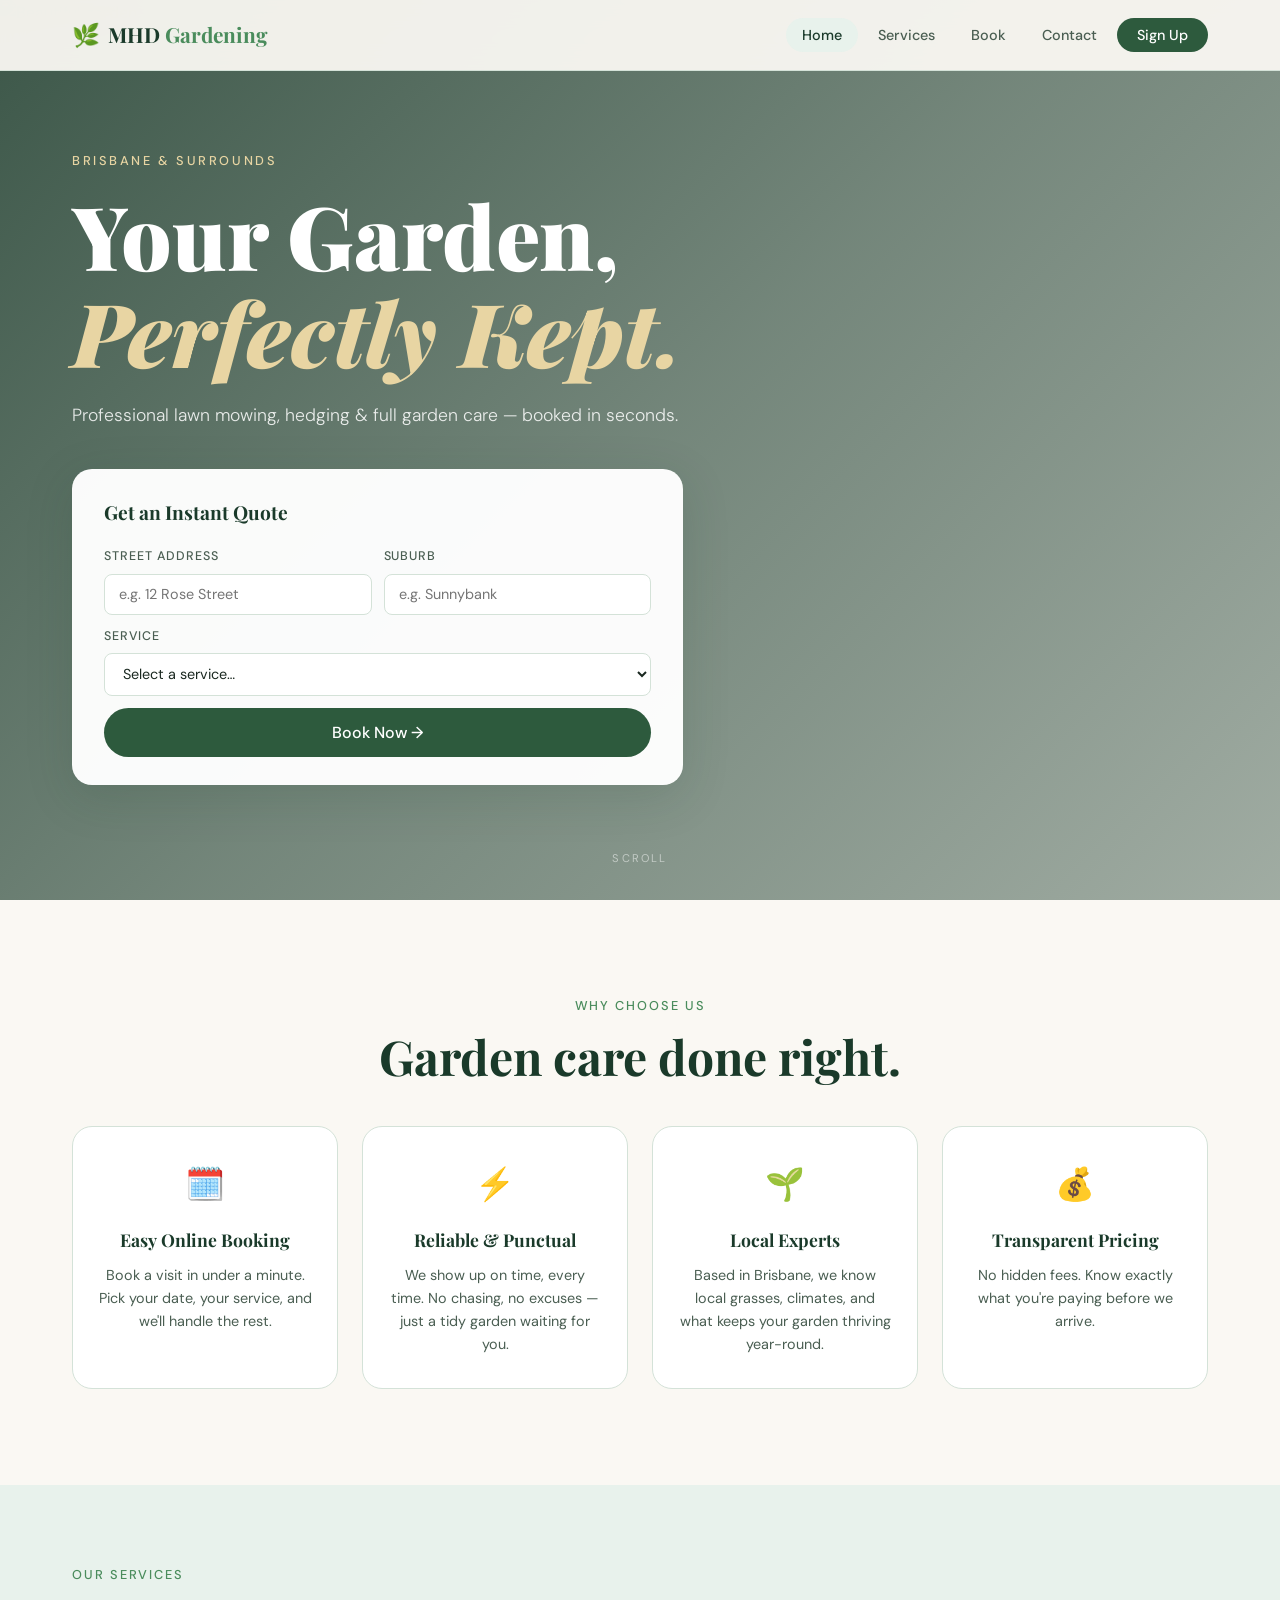
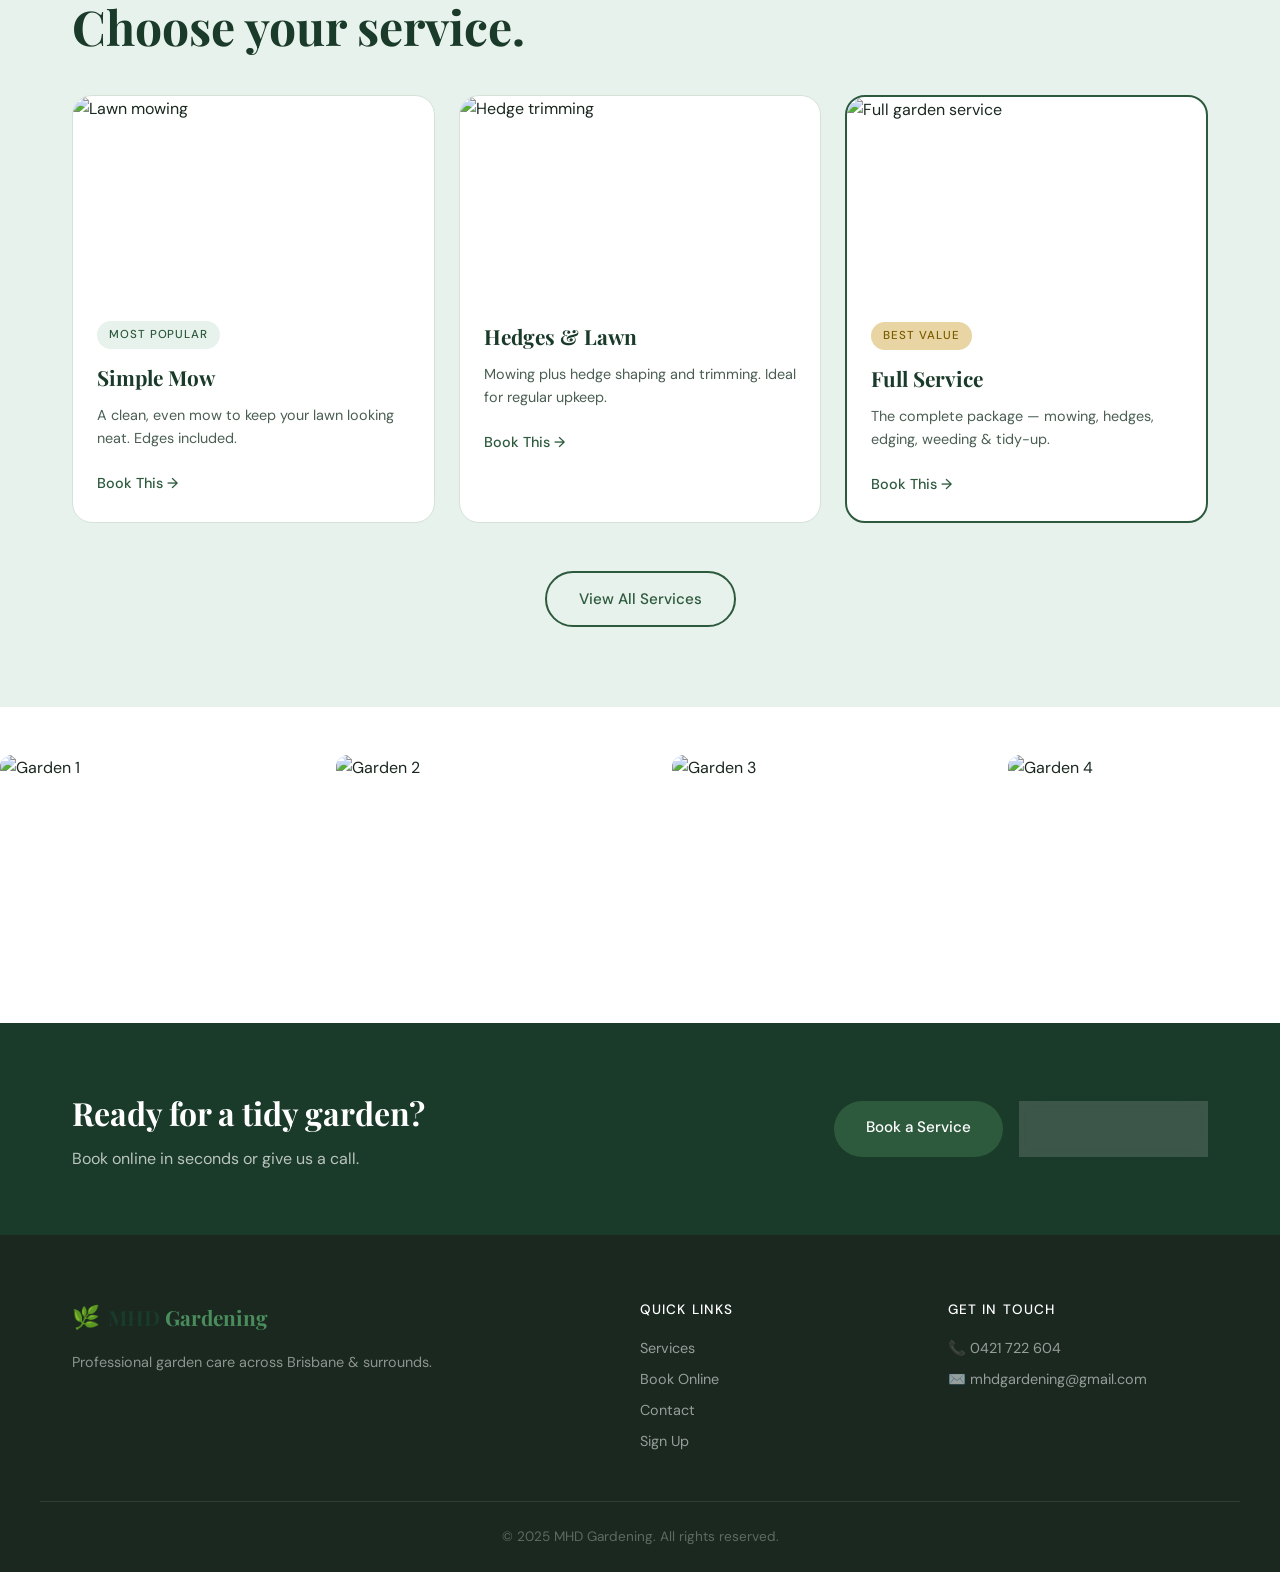
==== index.html @ 793c0f71 "Add files via upload" ====
<!DOCTYPE html>
<html lang="en">
<head>
<meta charset="UTF-8">
<meta name="viewport" content="width=device-width, initial-scale=1.0">
<title>MHD Gardening – Professional Lawn & Garden Services</title>
<link rel="stylesheet" href="style.css">
<link href="https://fonts.googleapis.com/css2?family=Playfair+Display:wght@400;700;900&family=DM+Sans:wght@300;400;500&display=swap" rel="stylesheet">
</head>
<body>

<!-- NAV -->
<nav class="nav">
  <div class="nav-inner">
    <a href="index.html" class="logo">
      <span class="logo-leaf">🌿</span>
      <span class="logo-text">MHD<span class="logo-accent"> Gardening</span></span>
    </a>
    <ul class="nav-links">
      <li><a href="index.html" class="active">Home</a></li>
      <li><a href="services.html">Services</a></li>
      <li><a href="booking.html">Book</a></li>
      <li><a href="contact.html">Contact</a></li>
      <li><a href="signup.html" class="nav-cta">Sign Up</a></li>
    </ul>
    <button class="hamburger" id="hamburger" aria-label="Menu">
      <span></span><span></span><span></span>
    </button>
  </div>
</nav>

<!-- MOBILE MENU -->
<div class="mobile-menu" id="mobileMenu">
  <a href="index.html">Home</a>
  <a href="services.html">Services</a>
  <a href="booking.html">Book</a>
  <a href="contact.html">Contact</a>
  <a href="signup.html">Sign Up</a>
</div>

<!-- HERO -->
<section class="hero">
  <div class="hero-bg">
    <img src="https://images.unsplash.com/photo-1558618666-fcd25c85cd64?w=1600&q=80" alt="Beautiful garden" class="hero-img">
    <div class="hero-overlay"></div>
  </div>
  <div class="hero-content">
    <p class="hero-eyebrow">Brisbane & Surrounds</p>
    <h1 class="hero-title">Your Garden,<br><em>Perfectly Kept.</em></h1>
    <p class="hero-sub">Professional lawn mowing, hedging & full garden care — booked in seconds.</p>

    <!-- INSTANT BOOKING WIDGET -->
    <div class="booking-widget">
      <h3 class="widget-title">Get an Instant Quote</h3>
      <div class="widget-fields">
        <div class="field-group">
          <label>Street Address</label>
          <input type="text" id="heroAddress" placeholder="e.g. 12 Rose Street" />
        </div>
        <div class="field-group">
          <label>Suburb</label>
          <input type="text" id="heroSuburb" placeholder="e.g. Sunnybank" />
        </div>
        <div class="field-group">
          <label>Service</label>
          <select id="heroService">
            <option value="">Select a service…</option>
            <option value="mow">🌿 Simple Mow</option>
            <option value="hedges">✂️ Hedges & Lawn</option>
            <option value="full">⭐ Full Service</option>
          </select>
        </div>
        <button class="widget-btn" onclick="heroBook()">Book Now →</button>
      </div>
    </div>
  </div>
  <div class="scroll-hint">scroll</div>
</section>

<!-- WHY US -->
<section class="why">
  <div class="container">
    <p class="section-label">Why Choose Us</p>
    <h2 class="section-title">Garden care done right.</h2>
    <div class="why-grid">
      <div class="why-card">
        <div class="why-icon">🗓️</div>
        <h3>Easy Online Booking</h3>
        <p>Book a visit in under a minute. Pick your date, your service, and we'll handle the rest.</p>
      </div>
      <div class="why-card">
        <div class="why-icon">⚡</div>
        <h3>Reliable & Punctual</h3>
        <p>We show up on time, every time. No chasing, no excuses — just a tidy garden waiting for you.</p>
      </div>
      <div class="why-card">
        <div class="why-icon">🌱</div>
        <h3>Local Experts</h3>
        <p>Based in Brisbane, we know local grasses, climates, and what keeps your garden thriving year-round.</p>
      </div>
      <div class="why-card">
        <div class="why-icon">💰</div>
        <h3>Transparent Pricing</h3>
        <p>No hidden fees. Know exactly what you're paying before we arrive.</p>
      </div>
    </div>
  </div>
</section>

<!-- SERVICES PREVIEW -->
<section class="services-preview">
  <div class="container">
    <p class="section-label">Our Services</p>
    <h2 class="section-title">Choose your service.</h2>
    <div class="services-grid">
      <div class="service-card">
        <div class="service-img-wrap">
          <img src="https://images.unsplash.com/photo-1416879595882-3373a0480b5b?w=600&q=80" alt="Lawn mowing">
        </div>
        <div class="service-body">
          <span class="service-tag">Most Popular</span>
          <h3>Simple Mow</h3>
          <p>A clean, even mow to keep your lawn looking neat. Edges included.</p>
          <a href="booking.html" class="service-link">Book This →</a>
        </div>
      </div>
      <div class="service-card">
        <div class="service-img-wrap">
          <img src="https://images.unsplash.com/photo-1585320806297-9794b3e4eeae?w=600&q=80" alt="Hedge trimming">
        </div>
        <div class="service-body">
          <h3>Hedges & Lawn</h3>
          <p>Mowing plus hedge shaping and trimming. Ideal for regular upkeep.</p>
          <a href="booking.html" class="service-link">Book This →</a>
        </div>
      </div>
      <div class="service-card service-card--featured">
        <div class="service-img-wrap">
          <img src="https://images.unsplash.com/photo-1592150621744-aca64f48394a?w=600&q=80" alt="Full garden service">
        </div>
        <div class="service-body">
          <span class="service-tag service-tag--gold">Best Value</span>
          <h3>Full Service</h3>
          <p>The complete package — mowing, hedges, edging, weeding & tidy-up.</p>
          <a href="booking.html" class="service-link">Book This →</a>
        </div>
      </div>
    </div>
    <div class="text-center">
      <a href="services.html" class="btn-outline">View All Services</a>
    </div>
  </div>
</section>

<!-- PHOTO STRIP -->
<section class="photo-strip">
  <div class="strip-track">
    <img src="https://images.unsplash.com/photo-1416879595882-3373a0480b5b?w=400&q=80" alt="Garden 1">
    <img src="https://images.unsplash.com/photo-1558618666-fcd25c85cd64?w=400&q=80" alt="Garden 2">
    <img src="https://images.unsplash.com/photo-1585320806297-9794b3e4eeae?w=400&q=80" alt="Garden 3">
    <img src="https://images.unsplash.com/photo-1592150621744-aca64f48394a?w=400&q=80" alt="Garden 4">
    <img src="https://images.unsplash.com/photo-1518531933037-91b2f5f229cc?w=400&q=80" alt="Garden 5">
    <img src="https://images.unsplash.com/photo-1501004318641-b39e6451bec6?w=400&q=80" alt="Garden 6">
    <!-- Repeat for infinite effect -->
    <img src="https://images.unsplash.com/photo-1416879595882-3373a0480b5b?w=400&q=80" alt="Garden 1">
    <img src="https://images.unsplash.com/photo-1558618666-fcd25c85cd64?w=400&q=80" alt="Garden 2">
    <img src="https://images.unsplash.com/photo-1585320806297-9794b3e4eeae?w=400&q=80" alt="Garden 3">
    <img src="https://images.unsplash.com/photo-1592150621744-aca64f48394a?w=400&q=80" alt="Garden 4">
  </div>
</section>

<!-- CTA BANNER -->
<section class="cta-banner">
  <div class="container cta-inner">
    <div>
      <h2>Ready for a tidy garden?</h2>
      <p>Book online in seconds or give us a call.</p>
    </div>
    <div class="cta-actions">
      <a href="booking.html" class="btn-primary">Book a Service</a>
      <a href="tel:0421722604" class="btn-ghost">📞 0421 722 604</a>
    </div>
  </div>
</section>

<!-- FOOTER -->
<footer class="footer">
  <div class="container footer-inner">
    <div class="footer-brand">
      <a href="index.html" class="logo">
        <span class="logo-leaf">🌿</span>
        <span class="logo-text">MHD<span class="logo-accent"> Gardening</span></span>
      </a>
      <p>Professional garden care across Brisbane & surrounds.</p>
    </div>
    <div class="footer-links">
      <h4>Quick Links</h4>
      <a href="services.html">Services</a>
      <a href="booking.html">Book Online</a>
      <a href="contact.html">Contact</a>
      <a href="signup.html">Sign Up</a>
    </div>
    <div class="footer-contact">
      <h4>Get in Touch</h4>
      <a href="tel:0421722604">📞 0421 722 604</a>
      <a href="mailto:mhdgardening@gmail.com">✉️ mhdgardening@gmail.com</a>
    </div>
  </div>
  <div class="footer-bottom">
    <p>© 2025 MHD Gardening. All rights reserved.</p>
  </div>
</footer>

<script src="main.js"></script>
</body>
</html>
---- style.css ----
/* ============================================
   MHD GARDENING – MAIN STYLESHEET
   Theme: Natural Luxury / Refined Green
   ============================================ */

:root {
  --green-dark: #1a3a2a;
  --green-mid: #2d5a3d;
  --green-light: #4a8c5c;
  --green-pale: #e8f2ec;
  --gold: #c9a84c;
  --gold-light: #e8d5a3;
  --cream: #faf8f3;
  --white: #ffffff;
  --text-dark: #1a2820;
  --text-mid: #4a5e52;
  --text-light: #8a9e92;
  --border: #d4e2d8;
  --shadow: 0 4px 24px rgba(26,58,42,0.10);
  --shadow-lg: 0 12px 48px rgba(26,58,42,0.15);
  --radius: 12px;
  --radius-lg: 20px;
  --ff-display: 'Playfair Display', Georgia, serif;
  --ff-body: 'DM Sans', sans-serif;
}

*, *::before, *::after { box-sizing: border-box; margin: 0; padding: 0; }

html { scroll-behavior: smooth; }

body {
  font-family: var(--ff-body);
  color: var(--text-dark);
  background: var(--cream);
  line-height: 1.6;
  font-size: 16px;
}

img { max-width: 100%; height: auto; display: block; }
a { text-decoration: none; color: inherit; }
ul { list-style: none; }

.container { max-width: 1200px; margin: 0 auto; padding: 0 2rem; }
.text-center { text-align: center; }

/* ============================================
   TYPOGRAPHY
   ============================================ */

.section-label {
  font-family: var(--ff-body);
  font-size: 0.8rem;
  font-weight: 500;
  letter-spacing: 0.15em;
  text-transform: uppercase;
  color: var(--green-light);
  margin-bottom: 0.75rem;
}

.section-title {
  font-family: var(--ff-display);
  font-size: clamp(2rem, 4vw, 3rem);
  font-weight: 700;
  color: var(--green-dark);
  margin-bottom: 2.5rem;
  line-height: 1.2;
}

/* ============================================
   BUTTONS
   ============================================ */

.btn-primary {
  display: inline-block;
  background: var(--green-mid);
  color: var(--white);
  padding: 0.85rem 2rem;
  border-radius: 50px;
  font-family: var(--ff-body);
  font-size: 0.95rem;
  font-weight: 500;
  transition: background 0.25s, transform 0.2s, box-shadow 0.25s;
  cursor: pointer;
  border: none;
  text-align: center;
}
.btn-primary:hover {
  background: var(--green-dark);
  transform: translateY(-2px);
  box-shadow: 0 8px 24px rgba(26,58,42,0.2);
}

.btn-outline {
  display: inline-block;
  background: transparent;
  color: var(--green-mid);
  padding: 0.85rem 2rem;
  border-radius: 50px;
  border: 2px solid var(--green-mid);
  font-size: 0.95rem;
  font-weight: 500;
  transition: all 0.25s;
  cursor: pointer;
  text-align: center;
}
.btn-outline:hover {
  background: var(--green-mid);
  color: var(--white);
}

.btn-ghost {
  display: inline-block;
  background: rgba(255,255,255,0.15);
  color: var(--white);
  padding: 0.85rem 2rem;
  border-radius: 50px;
  border: 2px solid rgba(255,255,255,0.5);
  font-size: 0.95rem;
  font-weight: 500;
  transition: all 0.25s;
  backdrop-filter: blur(4px);
}
.btn-ghost:hover {
  background: rgba(255,255,255,0.25);
}

.btn-full { width: 100%; display: block; }

/* ============================================
   NAVIGATION
   ============================================ */

.nav {
  position: fixed;
  top: 0;
  left: 0;
  right: 0;
  z-index: 1000;
  background: rgba(250,248,243,0.95);
  backdrop-filter: blur(12px);
  border-bottom: 1px solid var(--border);
  transition: box-shadow 0.3s;
}
.nav.scrolled { box-shadow: var(--shadow); }

.nav-inner {
  max-width: 1200px;
  margin: 0 auto;
  padding: 0 2rem;
  display: flex;
  align-items: center;
  justify-content: space-between;
  height: 70px;
}

.logo {
  display: flex;
  align-items: center;
  gap: 0.5rem;
  font-family: var(--ff-display);
  font-size: 1.3rem;
  font-weight: 700;
  color: var(--green-dark);
}
.logo-leaf { font-size: 1.4rem; }
.logo-accent { color: var(--green-light); }
.logo--light { color: var(--white); }
.logo--light .logo-accent { color: var(--gold-light); }

.nav-links {
  display: flex;
  align-items: center;
  gap: 0.25rem;
}
.nav-links a {
  padding: 0.5rem 1rem;
  border-radius: 50px;
  font-size: 0.9rem;
  font-weight: 500;
  color: var(--text-mid);
  transition: all 0.2s;
}
.nav-links a:hover, .nav-links a.active {
  color: var(--green-dark);
  background: var(--green-pale);
}
.nav-cta {
  background: var(--green-mid) !important;
  color: var(--white) !important;
  padding: 0.5rem 1.25rem !important;
}
.nav-cta:hover { background: var(--green-dark) !important; }
.nav-cta.active { background: var(--green-dark) !important; }

.hamburger {
  display: none;
  flex-direction: column;
  gap: 5px;
  background: none;
  border: none;
  cursor: pointer;
  padding: 4px;
}
.hamburger span {
  display: block;
  width: 24px;
  height: 2px;
  background: var(--green-dark);
  border-radius: 2px;
  transition: all 0.3s;
}

.mobile-menu {
  display: none;
  position: fixed;
  top: 70px;
  left: 0;
  right: 0;
  background: var(--cream);
  border-bottom: 1px solid var(--border);
  padding: 1rem 2rem;
  z-index: 999;
  flex-direction: column;
  gap: 0.5rem;
}
.mobile-menu.open { display: flex; }
.mobile-menu a {
  padding: 0.75rem 1rem;
  border-radius: var(--radius);
  font-weight: 500;
  color: var(--text-dark);
  transition: background 0.2s;
}
.mobile-menu a:hover { background: var(--green-pale); }

/* ============================================
   HERO
   ============================================ */

.hero {
  position: relative;
  min-height: 100vh;
  display: flex;
  align-items: center;
  padding: 100px 2rem 4rem;
  overflow: hidden;
}

.hero-bg {
  position: absolute;
  inset: 0;
  z-index: 0;
}
.hero-img {
  width: 100%;
  height: 100%;
  object-fit: cover;
  object-position: center;
}
.hero-overlay {
  position: absolute;
  inset: 0;
  background: linear-gradient(
    135deg,
    rgba(26,58,42,0.85) 0%,
    rgba(26,58,42,0.60) 50%,
    rgba(26,58,42,0.40) 100%
  );
}

.hero-content {
  position: relative;
  z-index: 1;
  max-width: 700px;
  margin: 0 auto 0 0;
  padding-left: max(2rem, calc((100vw - 1200px)/2));
}

.hero-eyebrow {
  font-size: 0.8rem;
  font-weight: 500;
  letter-spacing: 0.2em;
  text-transform: uppercase;
  color: var(--gold-light);
  margin-bottom: 1rem;
}

.hero-title {
  font-family: var(--ff-display);
  font-size: clamp(2.8rem, 7vw, 5.5rem);
  font-weight: 900;
  color: var(--white);
  line-height: 1.1;
  margin-bottom: 1.25rem;
}
.hero-title em { font-style: italic; color: var(--gold-light); }

.hero-sub {
  font-size: 1.1rem;
  color: rgba(255,255,255,0.85);
  margin-bottom: 2.5rem;
  font-weight: 300;
}

/* BOOKING WIDGET */
.booking-widget {
  background: rgba(255,255,255,0.97);
  border-radius: var(--radius-lg);
  padding: 1.75rem 2rem;
  box-shadow: var(--shadow-lg);
  max-width: 620px;
}
.widget-title {
  font-family: var(--ff-display);
  font-size: 1.2rem;
  color: var(--green-dark);
  margin-bottom: 1.25rem;
}
.widget-fields {
  display: grid;
  grid-template-columns: 1fr 1fr;
  gap: 0.75rem;
}
.widget-fields .field-group:last-child { grid-column: span 2; }
.widget-fields .field-group:nth-child(3) { grid-column: span 2; }

.field-group label {
  display: block;
  font-size: 0.78rem;
  font-weight: 500;
  text-transform: uppercase;
  letter-spacing: 0.08em;
  color: var(--text-mid);
  margin-bottom: 0.4rem;
}
.field-group input,
.field-group select {
  width: 100%;
  padding: 0.65rem 0.9rem;
  border: 1.5px solid var(--border);
  border-radius: 8px;
  font-family: var(--ff-body);
  font-size: 0.9rem;
  color: var(--text-dark);
  background: var(--white);
  transition: border-color 0.2s;
}
.field-group input:focus,
.field-group select:focus {
  outline: none;
  border-color: var(--green-light);
}

.widget-btn {
  grid-column: span 2;
  background: var(--green-mid);
  color: var(--white);
  padding: 0.9rem;
  border-radius: 50px;
  border: none;
  font-family: var(--ff-body);
  font-size: 1rem;
  font-weight: 500;
  cursor: pointer;
  transition: background 0.25s, transform 0.2s;
}
.widget-btn:hover { background: var(--green-dark); transform: translateY(-2px); }

.scroll-hint {
  position: absolute;
  bottom: 2rem;
  left: 50%;
  transform: translateX(-50%);
  font-size: 0.7rem;
  letter-spacing: 0.2em;
  text-transform: uppercase;
  color: rgba(255,255,255,0.5);
  animation: bounce 2s infinite;
}
@keyframes bounce {
  0%,100% { transform: translateX(-50%) translateY(0); }
  50% { transform: translateX(-50%) translateY(6px); }
}

/* ============================================
   WHY SECTION
   ============================================ */

.why {
  padding: 6rem 0;
  background: var(--cream);
}
.why .container { text-align: center; }
.why-grid {
  display: grid;
  grid-template-columns: repeat(4, 1fr);
  gap: 1.5rem;
  margin-top: 0;
}
.why-card {
  background: var(--white);
  border-radius: var(--radius-lg);
  padding: 2rem 1.5rem;
  border: 1px solid var(--border);
  transition: transform 0.3s, box-shadow 0.3s;
}
.why-card:hover { transform: translateY(-4px); box-shadow: var(--shadow); }
.why-icon { font-size: 2rem; margin-bottom: 1rem; }
.why-card h3 {
  font-family: var(--ff-display);
  font-size: 1.1rem;
  color: var(--green-dark);
  margin-bottom: 0.6rem;
}
.why-card p { font-size: 0.9rem; color: var(--text-mid); line-height: 1.6; }

/* ============================================
   SERVICES PREVIEW
   ============================================ */

.services-preview {
  padding: 5rem 0;
  background: var(--green-pale);
}
.services-grid {
  display: grid;
  grid-template-columns: repeat(3, 1fr);
  gap: 1.5rem;
  margin-bottom: 3rem;
}
.service-card {
  background: var(--white);
  border-radius: var(--radius-lg);
  overflow: hidden;
  border: 1px solid var(--border);
  transition: transform 0.3s, box-shadow 0.3s;
}
.service-card:hover { transform: translateY(-6px); box-shadow: var(--shadow-lg); }
.service-card--featured {
  border: 2px solid var(--green-mid);
  transform: scale(1.02);
}
.service-card--featured:hover { transform: scale(1.02) translateY(-6px); }
.service-img-wrap { height: 200px; overflow: hidden; }
.service-img-wrap img { width: 100%; height: 100%; object-fit: cover; transition: transform 0.4s; }
.service-card:hover .service-img-wrap img { transform: scale(1.05); }
.service-body { padding: 1.5rem; }
.service-tag {
  display: inline-block;
  background: var(--green-pale);
  color: var(--green-mid);
  font-size: 0.72rem;
  font-weight: 500;
  letter-spacing: 0.08em;
  text-transform: uppercase;
  padding: 0.3rem 0.75rem;
  border-radius: 50px;
  margin-bottom: 0.75rem;
}
.service-tag--gold {
  background: var(--gold-light);
  color: #7a5c00;
}
.service-body h3 {
  font-family: var(--ff-display);
  font-size: 1.3rem;
  color: var(--green-dark);
  margin-bottom: 0.6rem;
}
.service-body p { font-size: 0.9rem; color: var(--text-mid); margin-bottom: 1.25rem; }
.service-link {
  font-size: 0.9rem;
  font-weight: 500;
  color: var(--green-mid);
  transition: color 0.2s;
}
.service-link:hover { color: var(--green-dark); }

/* ============================================
   PHOTO STRIP
   ============================================ */

.photo-strip {
  overflow: hidden;
  padding: 3rem 0;
  background: var(--white);
}
.strip-track {
  display: flex;
  gap: 1rem;
  animation: scroll-strip 30s linear infinite;
  width: max-content;
}
.strip-track img {
  height: 220px;
  width: 320px;
  object-fit: cover;
  border-radius: var(--radius);
  flex-shrink: 0;
}
@keyframes scroll-strip {
  0% { transform: translateX(0); }
  100% { transform: translateX(-50%); }
}

/* ============================================
   CTA BANNER
   ============================================ */

.cta-banner {
  background: var(--green-dark);
  padding: 4rem 0;
}
.cta-inner {
  display: flex;
  align-items: center;
  justify-content: space-between;
  gap: 2rem;
}
.cta-inner h2 {
  font-family: var(--ff-display);
  font-size: 2rem;
  color: var(--white);
  margin-bottom: 0.5rem;
}
.cta-inner p { color: rgba(255,255,255,0.7); }
.cta-actions { display: flex; gap: 1rem; flex-wrap: wrap; }

/* ============================================
   FOOTER
   ============================================ */

.footer {
  background: var(--text-dark);
  padding: 4rem 0 0;
}
.footer-inner {
  display: grid;
  grid-template-columns: 2fr 1fr 1fr;
  gap: 3rem;
  padding-bottom: 3rem;
  border-bottom: 1px solid rgba(255,255,255,0.1);
}
.footer-brand p { color: rgba(255,255,255,0.5); font-size: 0.9rem; margin-top: 1rem; }
.footer-links, .footer-contact { display: flex; flex-direction: column; gap: 0.5rem; }
.footer-links h4, .footer-contact h4 {
  color: var(--white);
  font-size: 0.85rem;
  font-weight: 500;
  letter-spacing: 0.08em;
  text-transform: uppercase;
  margin-bottom: 0.5rem;
}
.footer-links a, .footer-contact a {
  color: rgba(255,255,255,0.55);
  font-size: 0.9rem;
  transition: color 0.2s;
}
.footer-links a:hover, .footer-contact a:hover { color: var(--white); }
.footer-bottom {
  padding: 1.5rem 0;
  text-align: center;
}
.footer-bottom p { color: rgba(255,255,255,0.3); font-size: 0.85rem; }

/* ============================================
   PAGE HERO
   ============================================ */

.page-hero {
  position: relative;
  height: 60vh;
  min-height: 400px;
  display: flex;
  align-items: center;
  justify-content: center;
  text-align: center;
  margin-top: 70px;
}
.page-hero--short { height: 45vh; min-height: 300px; }
.page-hero-bg {
  position: absolute;
  inset: 0;
}
.page-hero-bg img { width: 100%; height: 100%; object-fit: cover; }
.page-hero-content {
  position: relative;
  z-index: 1;
  color: var(--white);
}
.page-title {
  font-family: var(--ff-display);
  font-size: clamp(2.5rem, 6vw, 4rem);
  font-weight: 900;
  margin-bottom: 0.5rem;
}
.page-hero-content p { color: rgba(255,255,255,0.8); font-size: 1.1rem; }

/* ============================================
   SERVICES DETAIL
   ============================================ */

.services-detail { padding: 5rem 0; }
.svc-row {
  display: grid;
  grid-template-columns: 1fr 1fr;
  gap: 4rem;
  align-items: center;
  margin-bottom: 5rem;
  padding-bottom: 5rem;
  border-bottom: 1px solid var(--border);
}
.svc-row:last-child { border-bottom: none; margin-bottom: 0; }
.svc-row--reverse .svc-img { order: 2; }
.svc-row--reverse .svc-text { order: 1; }
.svc-img img {
  width: 100%;
  height: 380px;
  object-fit: cover;
  border-radius: var(--radius-lg);
  box-shadow: var(--shadow-lg);
}
.svc-text h2 {
  font-family: var(--ff-display);
  font-size: 2rem;
  color: var(--green-dark);
  margin: 0.75rem 0 1rem;
}
.svc-text p { color: var(--text-mid); margin-bottom: 1.5rem; line-height: 1.8; }
.svc-includes {
  list-style: none;
  margin-bottom: 2rem;
}
.svc-includes li {
  padding: 0.4rem 0;
  color: var(--text-dark);
  font-size: 0.95rem;
}

/* ============================================
   BOOKING PAGE
   ============================================ */

.booking-section {
  padding: 4rem 0 6rem;
  background: var(--cream);
}
.booking-layout {
  display: grid;
  grid-template-columns: 1fr 380px;
  gap: 3rem;
  align-items: start;
}
.booking-form-wrap {
  background: var(--white);
  border-radius: var(--radius-lg);
  padding: 2.5rem;
  border: 1px solid var(--border);
  box-shadow: var(--shadow);
}
.booking-form h2 {
  font-family: var(--ff-display);
  font-size: 1.8rem;
  color: var(--green-dark);
  margin-bottom: 1.75rem;
}

/* FORMS GLOBAL */
.form-group { margin-bottom: 1.25rem; }
.form-row { display: grid; grid-template-columns: 1fr 1fr; gap: 1rem; }
.form-group label {
  display: block;
  font-size: 0.82rem;
  font-weight: 500;
  text-transform: uppercase;
  letter-spacing: 0.06em;
  color: var(--text-mid);
  margin-bottom: 0.4rem;
}
.form-group input,
.form-group select,
.form-group textarea {
  width: 100%;
  padding: 0.75rem 1rem;
  border: 1.5px solid var(--border);
  border-radius: 8px;
  font-family: var(--ff-body);
  font-size: 0.95rem;
  color: var(--text-dark);
  background: var(--white);
  transition: border-color 0.2s, box-shadow 0.2s;
}
.form-group input:focus,
.form-group select:focus,
.form-group textarea:focus {
  outline: none;
  border-color: var(--green-light);
  box-shadow: 0 0 0 3px rgba(74,140,92,0.12);
}
.form-group textarea { resize: vertical; }

/* CALENDAR */
.calendar-wrap {
  background: var(--green-pale);
  border-radius: var(--radius);
  padding: 1.25rem;
  border: 1.5px solid var(--border);
}
.cal-header {
  display: flex;
  align-items: center;
  justify-content: space-between;
  margin-bottom: 1rem;
  font-family: var(--ff-display);
  font-weight: 700;
  color: var(--green-dark);
}
.cal-nav {
  background: var(--white);
  border: 1px solid var(--border);
  border-radius: 50%;
  width: 32px;
  height: 32px;
  cursor: pointer;
  font-size: 1.1rem;
  display: flex;
  align-items: center;
  justify-content: center;
  transition: background 0.2s;
}
.cal-nav:hover { background: var(--green-mid); color: var(--white); border-color: var(--green-mid); }
.cal-days-header {
  display: grid;
  grid-template-columns: repeat(7, 1fr);
  gap: 2px;
  margin-bottom: 0.5rem;
  text-align: center;
}
.cal-days-header span { font-size: 0.72rem; font-weight: 500; color: var(--text-light); padding: 4px 0; }
.cal-grid {
  display: grid;
  grid-template-columns: repeat(7, 1fr);
  gap: 2px;
}
.cal-day {
  aspect-ratio: 1;
  display: flex;
  align-items: center;
  justify-content: center;
  border-radius: 8px;
  font-size: 0.85rem;
  cursor: pointer;
  transition: all 0.15s;
  color: var(--text-dark);
  background: var(--white);
}
.cal-day:hover:not(.cal-day--past):not(.cal-day--empty) {
  background: var(--green-mid);
  color: var(--white);
}
.cal-day--selected { background: var(--green-dark) !important; color: var(--white) !important; font-weight: 700; }
.cal-day--today { border: 2px solid var(--green-light); }
.cal-day--past { color: var(--text-light); cursor: not-allowed; background: transparent; }
.cal-day--empty { cursor: default; background: transparent; }
.cal-selected {
  margin-top: 0.75rem;
  font-size: 0.85rem;
  color: var(--green-mid);
  font-weight: 500;
  text-align: center;
}

/* BOOKING SIDEBAR */
.booking-sidebar { display: flex; flex-direction: column; gap: 1.5rem; }
.sidebar-card {
  background: var(--white);
  border-radius: var(--radius-lg);
  padding: 1.75rem;
  border: 1px solid var(--border);
}
.sidebar-card h3 {
  font-family: var(--ff-display);
  font-size: 1.1rem;
  color: var(--green-dark);
  margin-bottom: 1rem;
}
.expect-list {
  counter-reset: steps;
  list-style: none;
}
.expect-list li {
  counter-increment: steps;
  padding: 0.5rem 0 0.5rem 2.5rem;
  position: relative;
  font-size: 0.9rem;
  color: var(--text-mid);
  border-bottom: 1px solid var(--green-pale);
}
.expect-list li:last-child { border-bottom: none; }
.expect-list li::before {
  content: counter(steps);
  position: absolute;
  left: 0;
  top: 50%;
  transform: translateY(-50%);
  width: 24px;
  height: 24px;
  background: var(--green-mid);
  color: white;
  border-radius: 50%;
  font-size: 0.75rem;
  font-weight: 700;
  display: flex;
  align-items: center;
  justify-content: center;
}
.sidebar-contact p { font-size: 0.9rem; color: var(--text-mid); margin-bottom: 1rem; }

/* SUCCESS STATE */
.booking-success {
  text-align: center;
  padding: 3rem 2rem;
}
.success-icon { font-size: 3.5rem; margin-bottom: 1rem; }
.booking-success h2 {
  font-family: var(--ff-display);
  font-size: 2rem;
  color: var(--green-dark);
  margin-bottom: 1rem;
}
.booking-success p { color: var(--text-mid); margin-bottom: 0.5rem; }
.success-note { font-size: 0.9rem; }

/* CHECKBOX */
.checkbox-group { margin-top: 0; }
.checkbox-label {
  display: flex;
  align-items: flex-start;
  gap: 0.75rem;
  font-size: 0.9rem;
  color: var(--text-mid);
  cursor: pointer;
  text-transform: none;
  letter-spacing: 0;
}
.checkbox-label input[type="checkbox"] {
  width: 18px;
  height: 18px;
  flex-shrink: 0;
  margin-top: 2px;
  accent-color: var(--green-mid);
}
.form-note {
  font-size: 0.82rem;
  color: var(--text-light);
  margin-top: 1rem;
  text-align: center;
}
.signin-prompt {
  font-size: 0.9rem;
  color: var(--text-mid);
  margin-bottom: 1.75rem;
}
.signin-prompt a { color: var(--green-mid); font-weight: 500; }

/* ============================================
   CONTACT PAGE
   ============================================ */

.contact-section { padding: 5rem 0; }
.contact-layout {
  display: grid;
  grid-template-columns: 1fr 1fr;
  gap: 4rem;
  align-items: start;
}
.contact-info h2 {
  font-family: var(--ff-display);
  font-size: 2rem;
  color: var(--green-dark);
  margin-bottom: 1rem;
}
.contact-info > p { color: var(--text-mid); line-height: 1.8; margin-bottom: 2rem; }
.contact-cards { display: flex; flex-direction: column; gap: 1rem; }
.contact-card {
  display: flex;
  align-items: center;
  gap: 1rem;
  background: var(--white);
  border: 1px solid var(--border);
  border-radius: var(--radius);
  padding: 1.25rem;
  transition: box-shadow 0.2s, transform 0.2s;
}
.contact-card:hover { box-shadow: var(--shadow); transform: translateX(4px); }
.cc-icon { font-size: 1.5rem; }
.contact-card strong { display: block; color: var(--green-dark); font-size: 0.9rem; margin-bottom: 0.2rem; }
.contact-card span { color: var(--text-mid); font-size: 0.9rem; }

.contact-form-wrap {
  background: var(--white);
  border-radius: var(--radius-lg);
  padding: 2.5rem;
  border: 1px solid var(--border);
  box-shadow: var(--shadow);
}
.contact-form-wrap h2 {
  font-family: var(--ff-display);
  font-size: 1.8rem;
  color: var(--green-dark);
  margin-bottom: 1.75rem;
}

/* ============================================
   SIGN UP PAGE
   ============================================ */

.signup-section { min-height: 100vh; display: flex; }
.signup-layout { display: flex; width: 100%; min-height: 100vh; }
.signup-left {
  width: 45%;
  background: var(--green-dark);
  padding: 5rem 3rem;
  display: flex;
  flex-direction: column;
  justify-content: center;
  position: relative;
  overflow: hidden;
}
.signup-left::before {
  content: '';
  position: absolute;
  top: -100px;
  right: -100px;
  width: 400px;
  height: 400px;
  background: rgba(255,255,255,0.04);
  border-radius: 50%;
}
.signup-left-inner { position: relative; z-index: 1; }
.signup-left h2 {
  font-family: var(--ff-display);
  font-size: 2.2rem;
  color: var(--white);
  margin: 1.5rem 0 1rem;
}
.signup-left > .signup-left-inner > p {
  color: rgba(255,255,255,0.7);
  line-height: 1.8;
  margin-bottom: 2rem;
}
.signup-perks { display: flex; flex-direction: column; gap: 0.75rem; margin-bottom: 2.5rem; }
.perk {
  display: flex;
  align-items: center;
  gap: 0.75rem;
  color: rgba(255,255,255,0.85);
  font-size: 0.95rem;
}
.perk span { color: var(--gold-light); font-weight: 700; }
.signup-img {
  width: 100%;
  height: 200px;
  object-fit: cover;
  border-radius: var(--radius);
  opacity: 0.7;
}

.signup-right {
  flex: 1;
  display: flex;
  align-items: center;
  justify-content: center;
  padding: 5rem 3rem;
  background: var(--cream);
}
.signup-form-wrap {
  width: 100%;
  max-width: 520px;
  background: var(--white);
  border-radius: var(--radius-lg);
  padding: 2.5rem;
  border: 1px solid var(--border);
  box-shadow: var(--shadow);
}
.signup-form-wrap h2 {
  font-family: var(--ff-display);
  font-size: 1.8rem;
  color: var(--green-dark);
  margin-bottom: 0.5rem;
}

/* ============================================
   RESPONSIVE
   ============================================ */

@media (max-width: 1024px) {
  .why-grid { grid-template-columns: repeat(2, 1fr); }
  .services-grid { grid-template-columns: 1fr 1fr; }
  .service-card--featured { transform: none; }
  .booking-layout { grid-template-columns: 1fr; }
  .booking-sidebar { flex-direction: row; }
  .sidebar-card { flex: 1; }
  .footer-inner { grid-template-columns: 1fr 1fr; }
  .footer-brand { grid-column: span 2; }
  .svc-row { grid-template-columns: 1fr; gap: 2rem; }
  .svc-row--reverse .svc-img { order: unset; }
  .svc-row--reverse .svc-text { order: unset; }
  .contact-layout { grid-template-columns: 1fr; }
  .signup-left { width: 40%; }
}

@media (max-width: 768px) {
  .nav-links { display: none; }
  .hamburger { display: flex; }
  .why-grid { grid-template-columns: 1fr 1fr; }
  .services-grid { grid-template-columns: 1fr; }
  .widget-fields { grid-template-columns: 1fr; }
  .widget-fields .field-group:last-child,
  .widget-fields .field-group:nth-child(3),
  .widget-btn { grid-column: span 1; }
  .cta-inner { flex-direction: column; text-align: center; }
  .booking-sidebar { flex-direction: column; }
  .form-row { grid-template-columns: 1fr; }
  .signup-layout { flex-direction: column; }
  .signup-left { width: 100%; padding: 4rem 2rem; }
  .signup-right { padding: 2rem; }
  .footer-inner { grid-template-columns: 1fr; }
  .footer-brand { grid-column: span 1; }
}

@media (max-width: 480px) {
  .hero { padding: 90px 1rem 3rem; }
  .hero-content { padding-left: 1rem; }
  .booking-widget { padding: 1.25rem; }
  .why-grid { grid-template-columns: 1fr; }
  .container { padding: 0 1rem; }
  .cta-actions { flex-direction: column; width: 100%; }
}
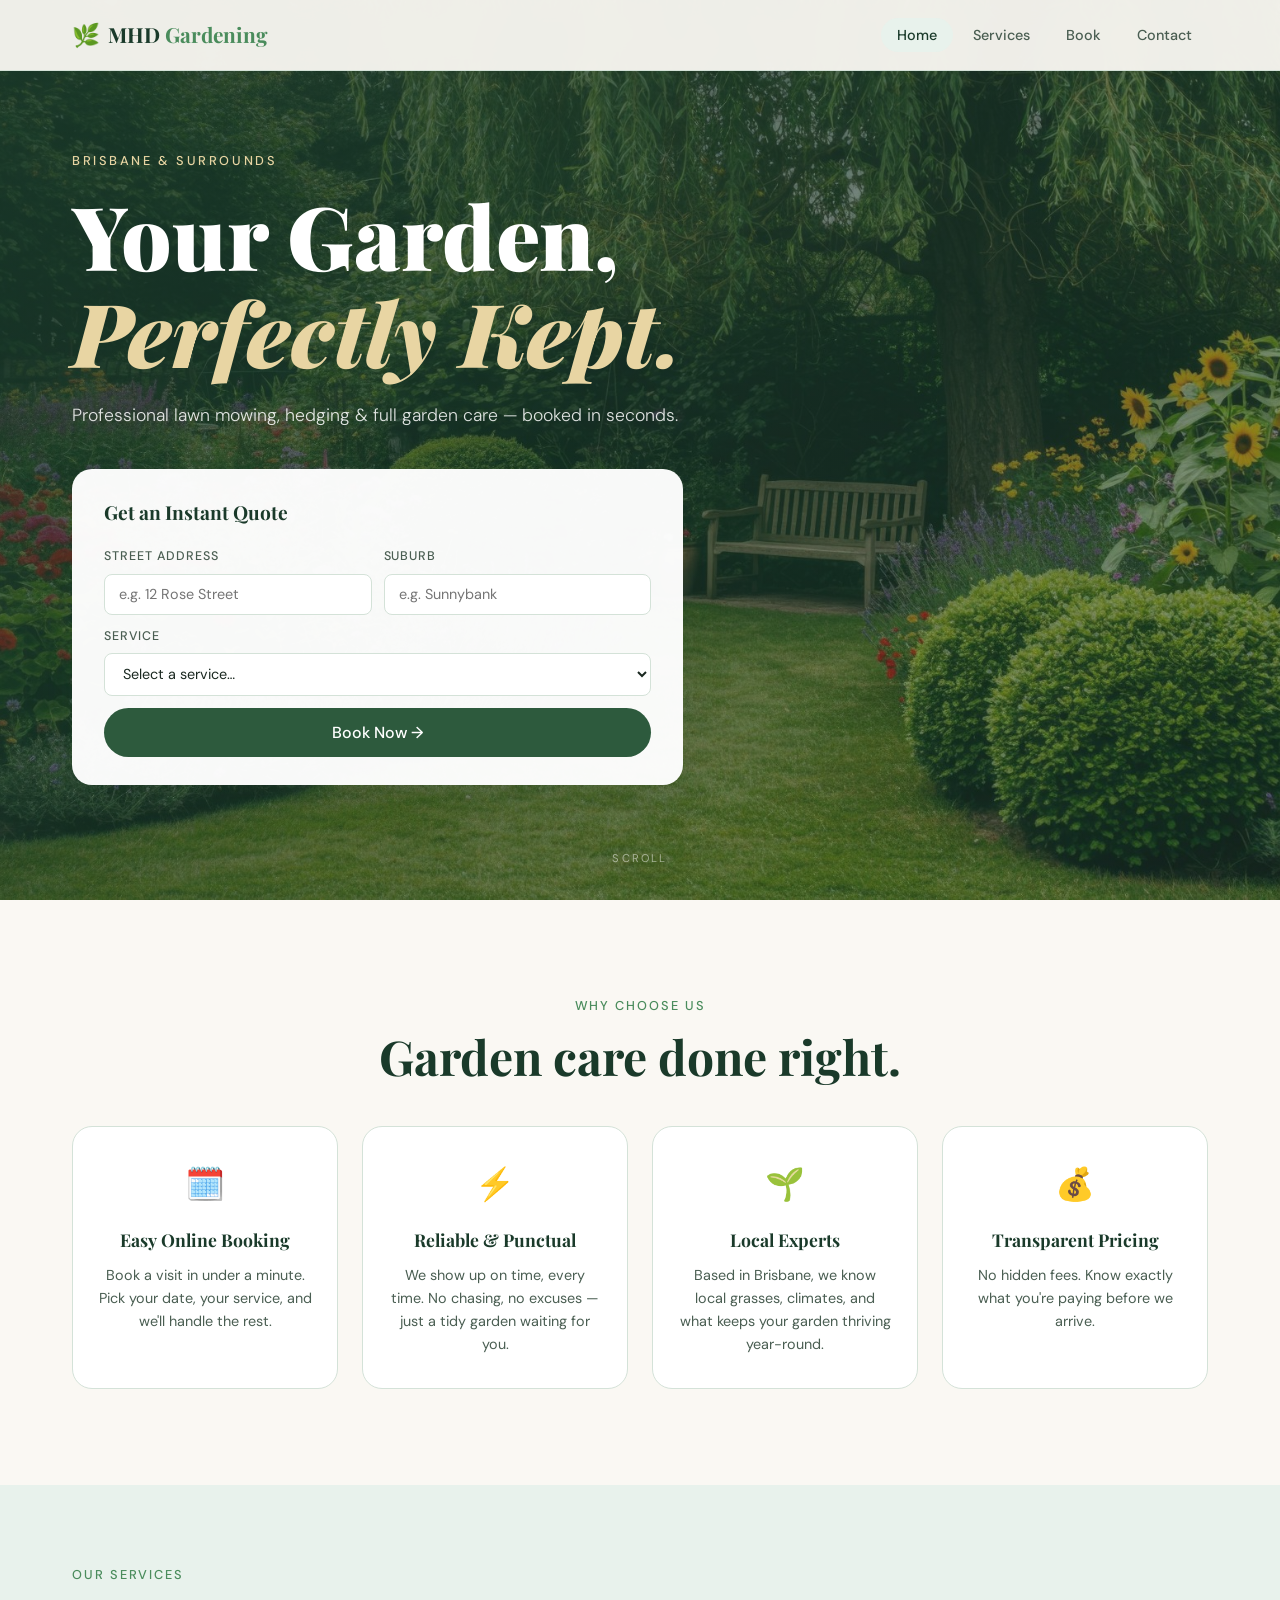
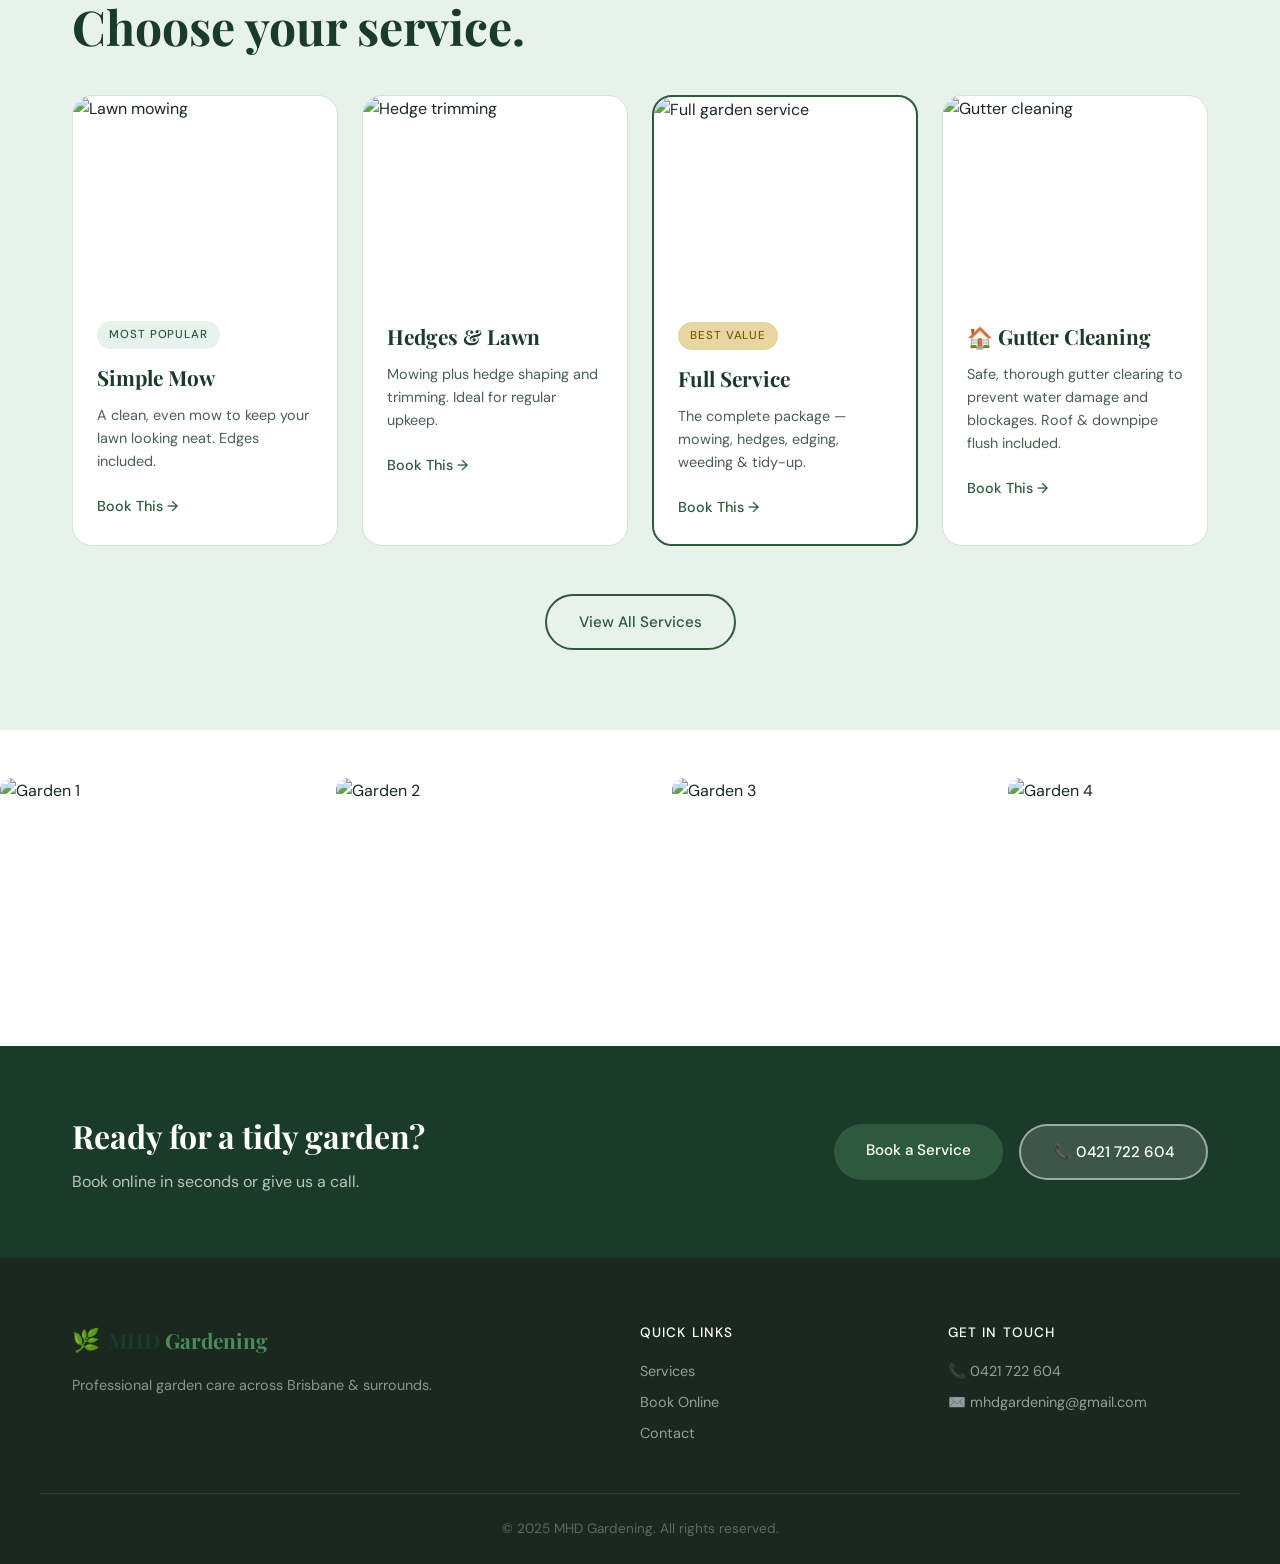
==== commit e1cfb916: "Add files via upload" ====
--- a/index.html
+++ b/index.html
@@ -21,7 +21,6 @@
       <li><a href="services.html">Services</a></li>
       <li><a href="booking.html">Book</a></li>
       <li><a href="contact.html">Contact</a></li>
-      <li><a href="signup.html" class="nav-cta">Sign Up</a></li>
     </ul>
     <button class="hamburger" id="hamburger" aria-label="Menu">
       <span></span><span></span><span></span>
@@ -35,13 +34,12 @@
   <a href="services.html">Services</a>
   <a href="booking.html">Book</a>
   <a href="contact.html">Contact</a>
-  <a href="signup.html">Sign Up</a>
 </div>
 
 <!-- HERO -->
 <section class="hero">
   <div class="hero-bg">
-    <img src="https://images.unsplash.com/photo-1558618666-fcd25c85cd64?w=1600&q=80" alt="Beautiful garden" class="hero-img">
+    <img src="hero-garden.png" alt="Beautiful garden" class="hero-img">
     <div class="hero-overlay"></div>
   </div>
   <div class="hero-content">
@@ -68,6 +66,7 @@
             <option value="mow">🌿 Simple Mow</option>
             <option value="hedges">✂️ Hedges & Lawn</option>
             <option value="full">⭐ Full Service</option>
+            <option value="gutters">🏠 Gutter Cleaning</option>
           </select>
         </div>
         <button class="widget-btn" onclick="heroBook()">Book Now →</button>
@@ -145,14 +144,22 @@
           <a href="booking.html" class="service-link">Book This →</a>
         </div>
       </div>
-    </div>
-    <div class="text-center">
+      <div class="service-card">
+        <div class="service-img-wrap">
+          <img src="https://images.unsplash.com/photo-1558618047-f4e80e394d2d?w=600&q=80" alt="Gutter cleaning">
+        </div>
+        <div class="service-body">
+          <h3>🏠 Gutter Cleaning</h3>
+          <p>Safe, thorough gutter clearing to prevent water damage and blockages. Roof & downpipe flush included.</p>
+          <a href="booking.html" class="service-link">Book This →</a>
+        </div>
+      </div>
+    </div>
+    <div class="text-center" style="margin-top:2.5rem">
       <a href="services.html" class="btn-outline">View All Services</a>
     </div>
   </div>
 </section>
-
-<!-- PHOTO STRIP -->
 <section class="photo-strip">
   <div class="strip-track">
     <img src="https://images.unsplash.com/photo-1416879595882-3373a0480b5b?w=400&q=80" alt="Garden 1">
@@ -198,7 +205,6 @@
       <a href="services.html">Services</a>
       <a href="booking.html">Book Online</a>
       <a href="contact.html">Contact</a>
-      <a href="signup.html">Sign Up</a>
     </div>
     <div class="footer-contact">
       <h4>Get in Touch</h4>
--- a/style.css
+++ b/style.css
@@ -991,6 +991,25 @@
 }
 
 /* ============================================
+   FORM STATUS & SERVICES GRID 4-UP
+   ============================================ */
+
+.form-status {
+  padding: 0.85rem 1rem;
+  border-radius: 8px;
+  font-size: 0.9rem;
+  margin-bottom: 1rem;
+}
+.form-status--info  { background: #e8f2ec; color: var(--green-dark); }
+.form-status--error { background: #fdecea; color: #c0392b; border: 1px solid #f5c6c2; }
+
+/* 4-column services grid on wider screens */
+@media (min-width: 1025px) {
+  .services-grid { grid-template-columns: repeat(4, 1fr); }
+  .service-card--featured { transform: none; }
+}
+
+/* ============================================
    RESPONSIVE
    ============================================ */
 
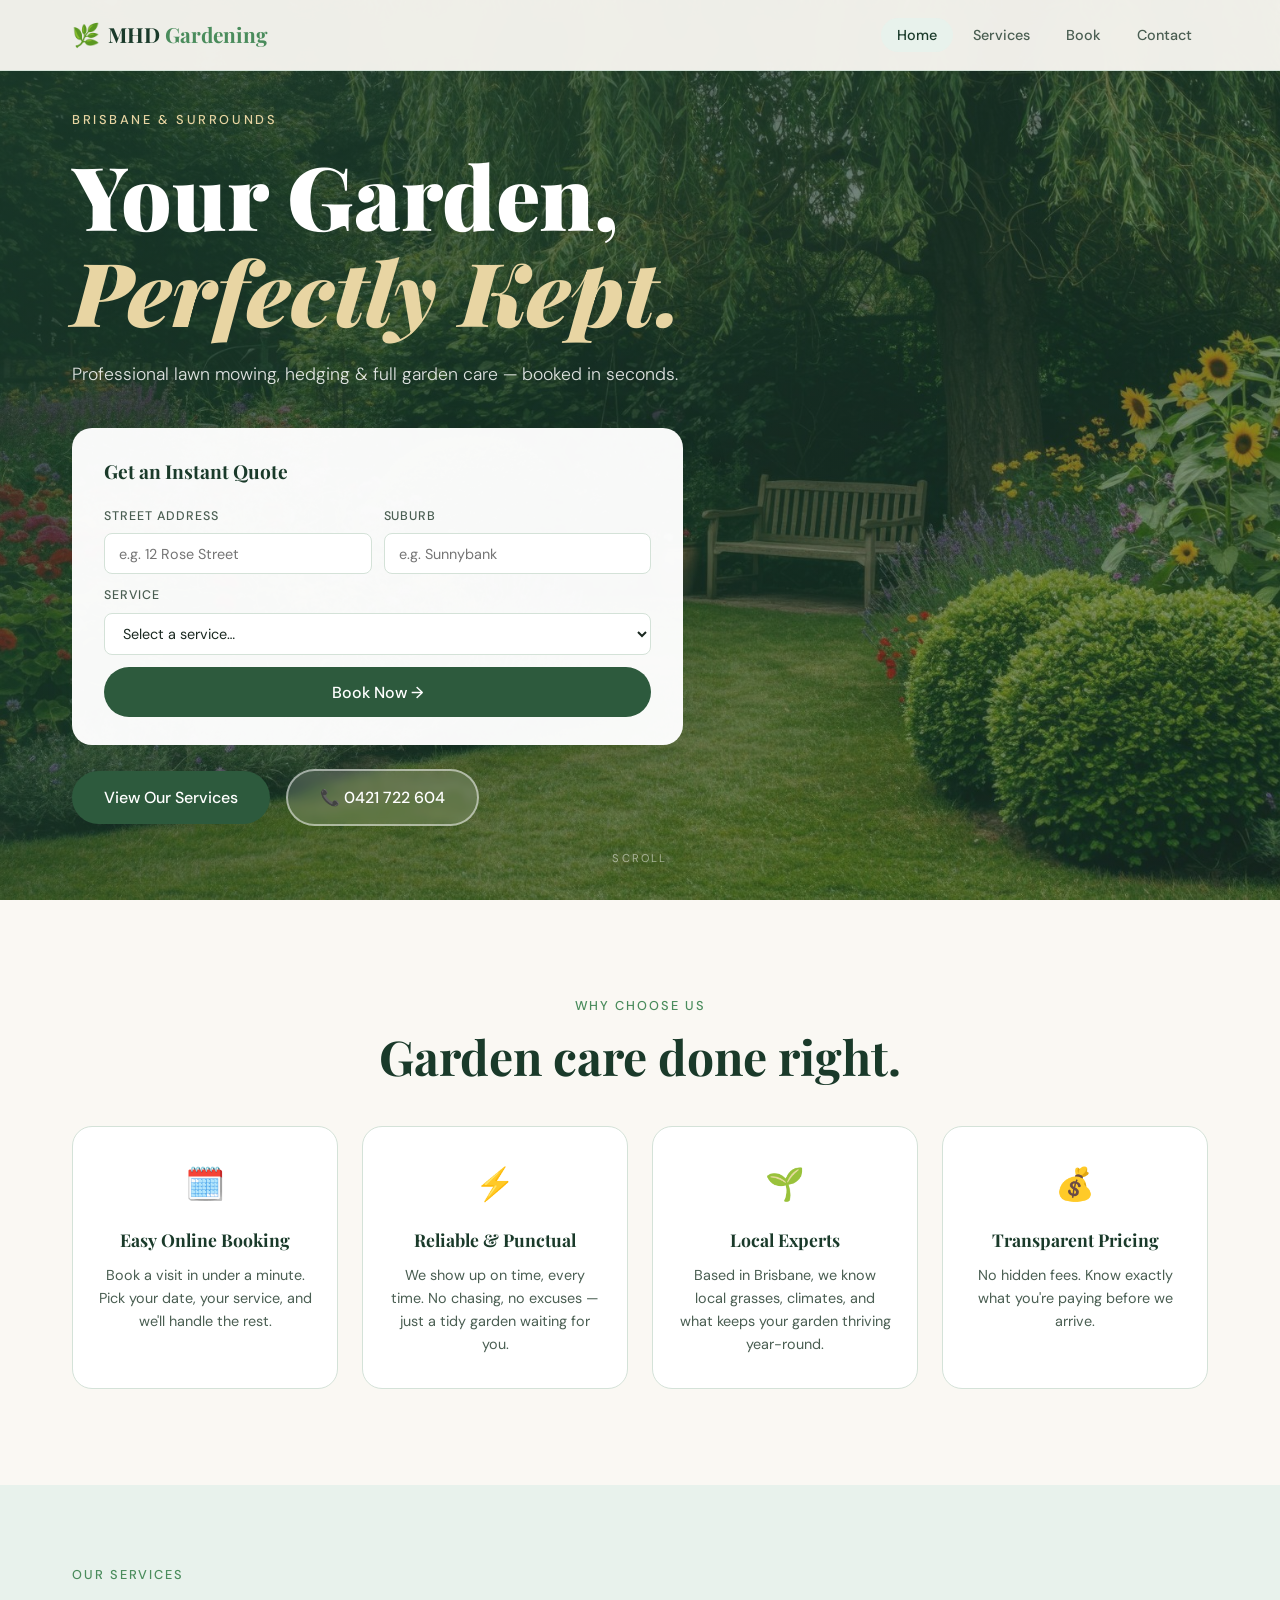
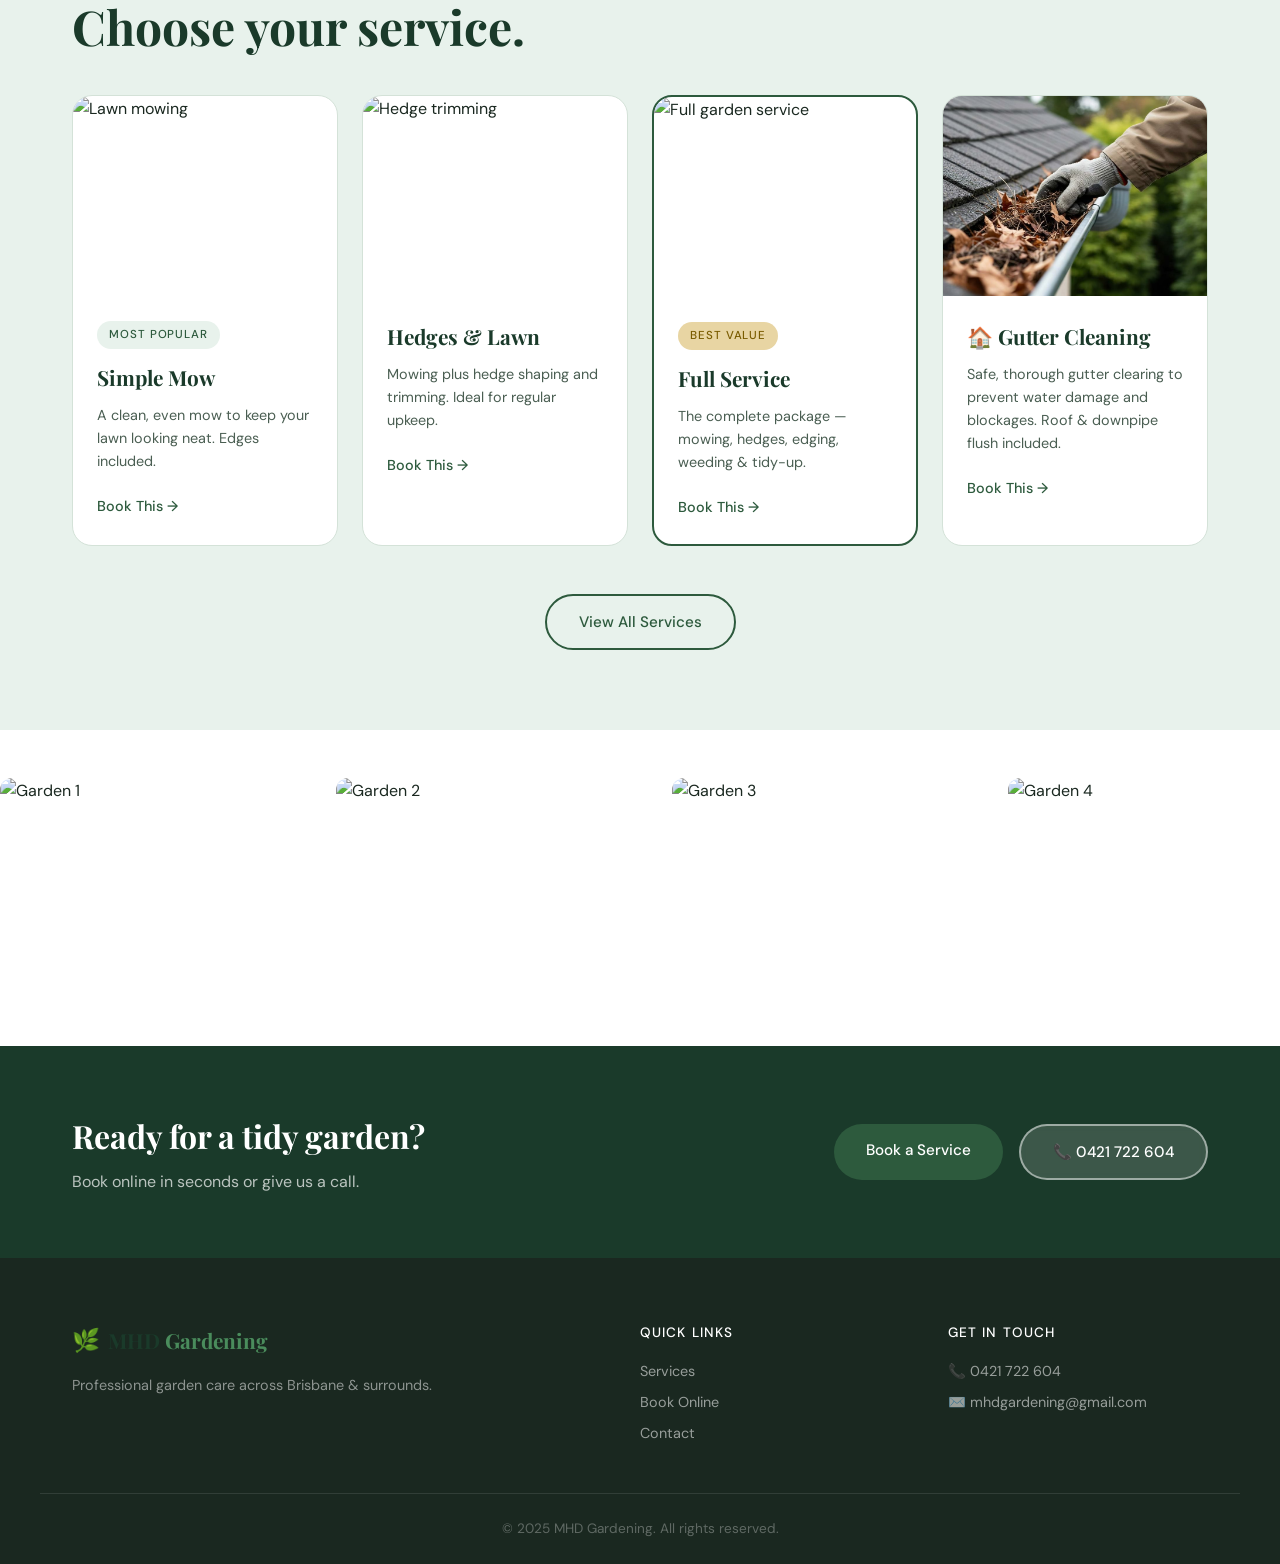
==== commit 8a102ac6: "Add files via upload" ====
--- a/index.html
+++ b/index.html
@@ -6,6 +6,14 @@
 <title>MHD Gardening – Professional Lawn & Garden Services</title>
 <link rel="stylesheet" href="style.css">
 <link href="https://fonts.googleapis.com/css2?family=Playfair+Display:wght@400;700;900&family=DM+Sans:wght@300;400;500&display=swap" rel="stylesheet">
+<!-- EmailJS SDK -->
+<script src="https://cdn.jsdelivr.net/npm/@emailjs/browser@4/dist/email.min.js"></script>
+<script>
+  window.EMAILJS_SERVICE_ID  = "service_3fysqs9";
+  window.EMAILJS_TEMPLATE_ID = "template_3g93n0i";
+  window.EMAILJS_PUBLIC_KEY  = "AlmTSct5qkJy2xhkQ";
+  emailjs.init({ publicKey: window.EMAILJS_PUBLIC_KEY });
+</script>
 </head>
 <body>
 
@@ -72,6 +80,12 @@
         <button class="widget-btn" onclick="heroBook()">Book Now →</button>
       </div>
     </div>
+
+    <!-- HERO CTA BUTTONS -->
+    <div class="hero-btns">
+      <a href="services.html" class="btn-primary">View Our Services</a>
+      <a href="tel:0421722604" class="btn-ghost">📞 0421 722 604</a>
+    </div>
   </div>
   <div class="scroll-hint">scroll</div>
 </section>
@@ -120,7 +134,7 @@
           <span class="service-tag">Most Popular</span>
           <h3>Simple Mow</h3>
           <p>A clean, even mow to keep your lawn looking neat. Edges included.</p>
-          <a href="booking.html" class="service-link">Book This →</a>
+          <a href="booking.html?service=Simple+Mow" class="service-link">Book This →</a>
         </div>
       </div>
       <div class="service-card">
@@ -130,7 +144,7 @@
         <div class="service-body">
           <h3>Hedges & Lawn</h3>
           <p>Mowing plus hedge shaping and trimming. Ideal for regular upkeep.</p>
-          <a href="booking.html" class="service-link">Book This →</a>
+          <a href="booking.html?service=Hedges+%26+Lawn" class="service-link">Book This →</a>
         </div>
       </div>
       <div class="service-card service-card--featured">
@@ -141,17 +155,17 @@
           <span class="service-tag service-tag--gold">Best Value</span>
           <h3>Full Service</h3>
           <p>The complete package — mowing, hedges, edging, weeding & tidy-up.</p>
-          <a href="booking.html" class="service-link">Book This →</a>
+          <a href="booking.html?service=Full+Service" class="service-link">Book This →</a>
         </div>
       </div>
       <div class="service-card">
         <div class="service-img-wrap">
-          <img src="https://images.unsplash.com/photo-1558618047-f4e80e394d2d?w=600&q=80" alt="Gutter cleaning">
+          <img src="gutter-cleaning.png" alt="Gutter cleaning">
         </div>
         <div class="service-body">
           <h3>🏠 Gutter Cleaning</h3>
           <p>Safe, thorough gutter clearing to prevent water damage and blockages. Roof & downpipe flush included.</p>
-          <a href="booking.html" class="service-link">Book This →</a>
+          <a href="booking.html?service=Gutter+Cleaning" class="service-link">Book This →</a>
         </div>
       </div>
     </div>
@@ -160,6 +174,8 @@
     </div>
   </div>
 </section>
+
+<!-- PHOTO STRIP -->
 <section class="photo-strip">
   <div class="strip-track">
     <img src="https://images.unsplash.com/photo-1416879595882-3373a0480b5b?w=400&q=80" alt="Garden 1">
@@ -168,7 +184,6 @@
     <img src="https://images.unsplash.com/photo-1592150621744-aca64f48394a?w=400&q=80" alt="Garden 4">
     <img src="https://images.unsplash.com/photo-1518531933037-91b2f5f229cc?w=400&q=80" alt="Garden 5">
     <img src="https://images.unsplash.com/photo-1501004318641-b39e6451bec6?w=400&q=80" alt="Garden 6">
-    <!-- Repeat for infinite effect -->
     <img src="https://images.unsplash.com/photo-1416879595882-3373a0480b5b?w=400&q=80" alt="Garden 1">
     <img src="https://images.unsplash.com/photo-1558618666-fcd25c85cd64?w=400&q=80" alt="Garden 2">
     <img src="https://images.unsplash.com/photo-1585320806297-9794b3e4eeae?w=400&q=80" alt="Garden 3">
--- a/style.css
+++ b/style.css
@@ -761,6 +761,8 @@
 .cal-day--selected { background: var(--green-dark) !important; color: var(--white) !important; font-weight: 700; }
 .cal-day--today { border: 2px solid var(--green-light); }
 .cal-day--past { color: var(--text-light); cursor: not-allowed; background: transparent; }
+.cal-day--booked { background: #FEE2E2; color: #EF4444; cursor: not-allowed; text-decoration: line-through; position: relative; }
+.cal-day--booked::after { content: 'Booked'; position: absolute; bottom: 1px; left: 50%; transform: translateX(-50%); font-size: 0.45rem; font-weight: 700; color: #EF4444; text-transform: uppercase; letter-spacing: 0.02em; text-decoration: none; }
 .cal-day--empty { cursor: default; background: transparent; }
 .cal-selected {
   margin-top: 0.75rem;
@@ -1056,3 +1058,20 @@
   .container { padding: 0 1rem; }
   .cta-actions { flex-direction: column; width: 100%; }
 }
+
+/* HERO CTA BUTTONS */
+.hero-btns {
+  display: flex;
+  align-items: center;
+  gap: 1rem;
+  margin-top: 1.5rem;
+  flex-wrap: wrap;
+}
+.hero-btns .btn-primary {
+  padding: 0.85rem 2rem;
+  font-size: 1rem;
+}
+.hero-btns .btn-ghost {
+  padding: 0.85rem 2rem;
+  font-size: 1rem;
+}
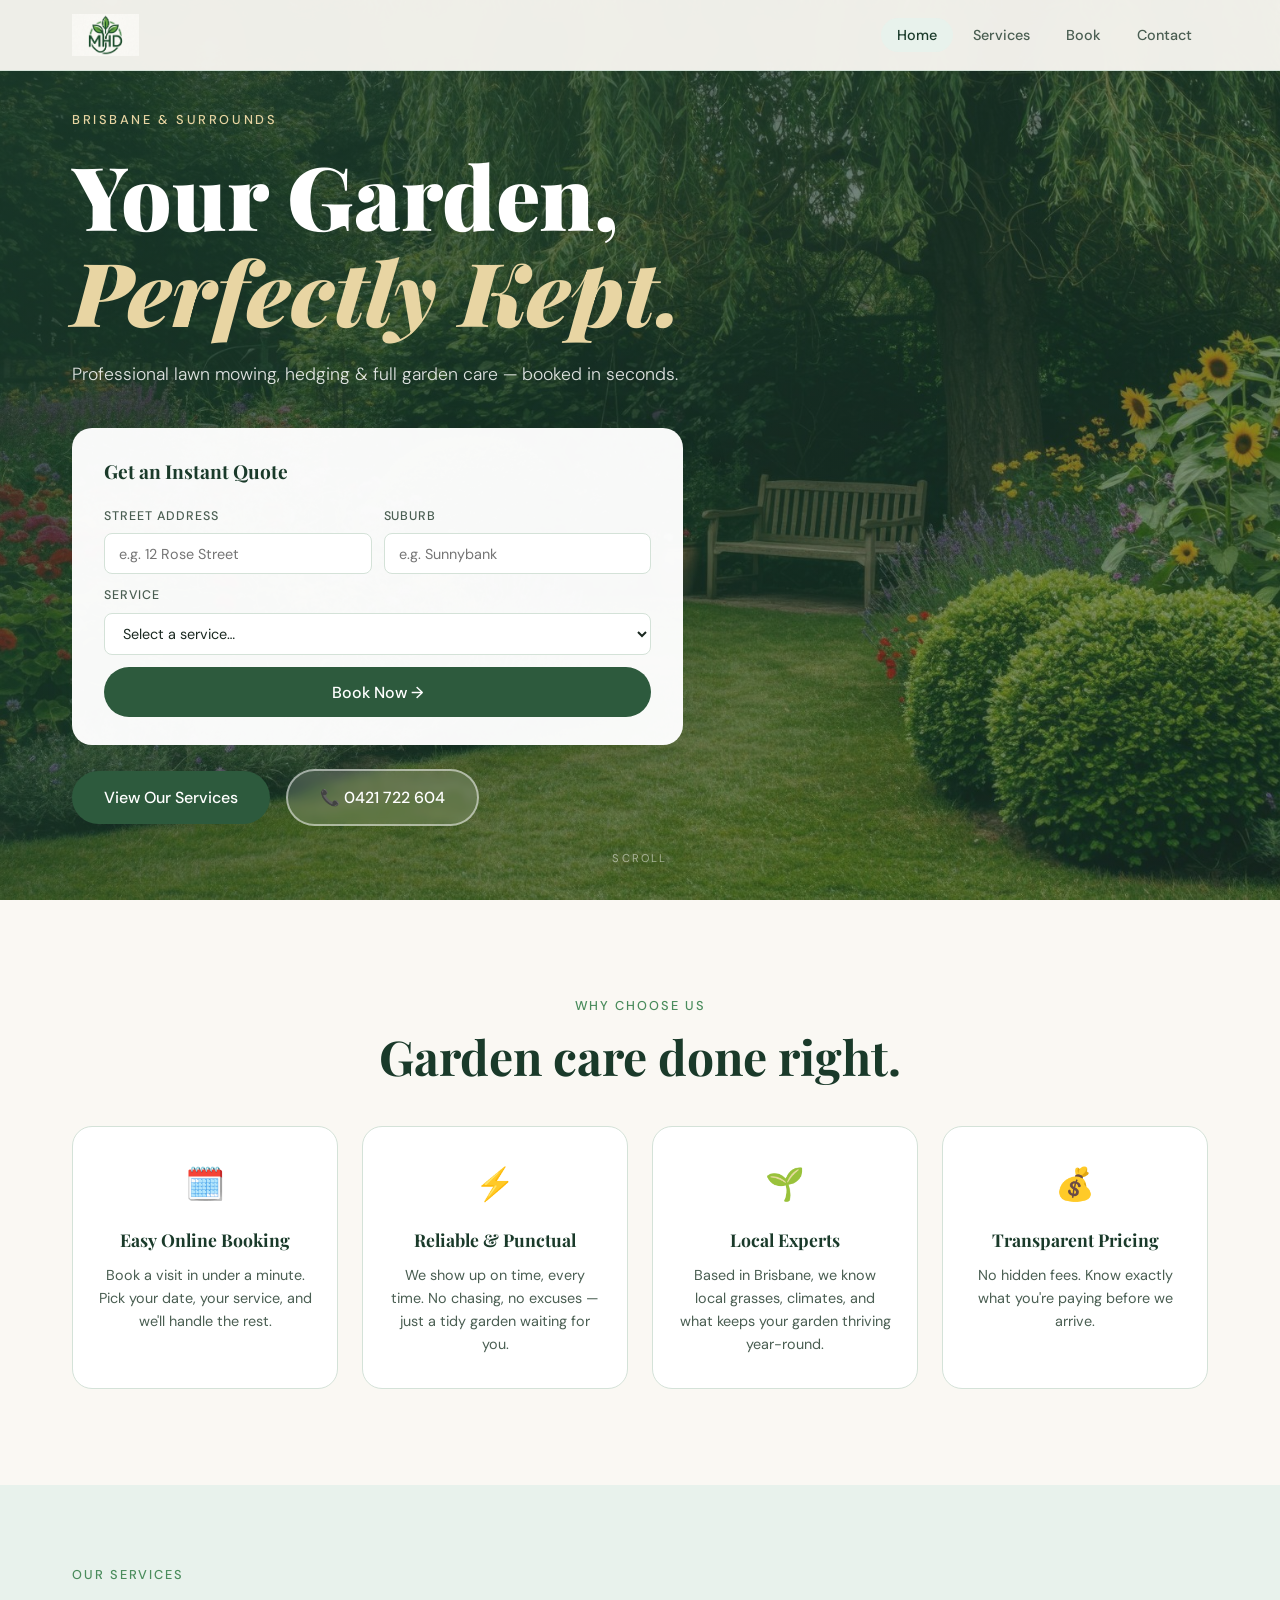
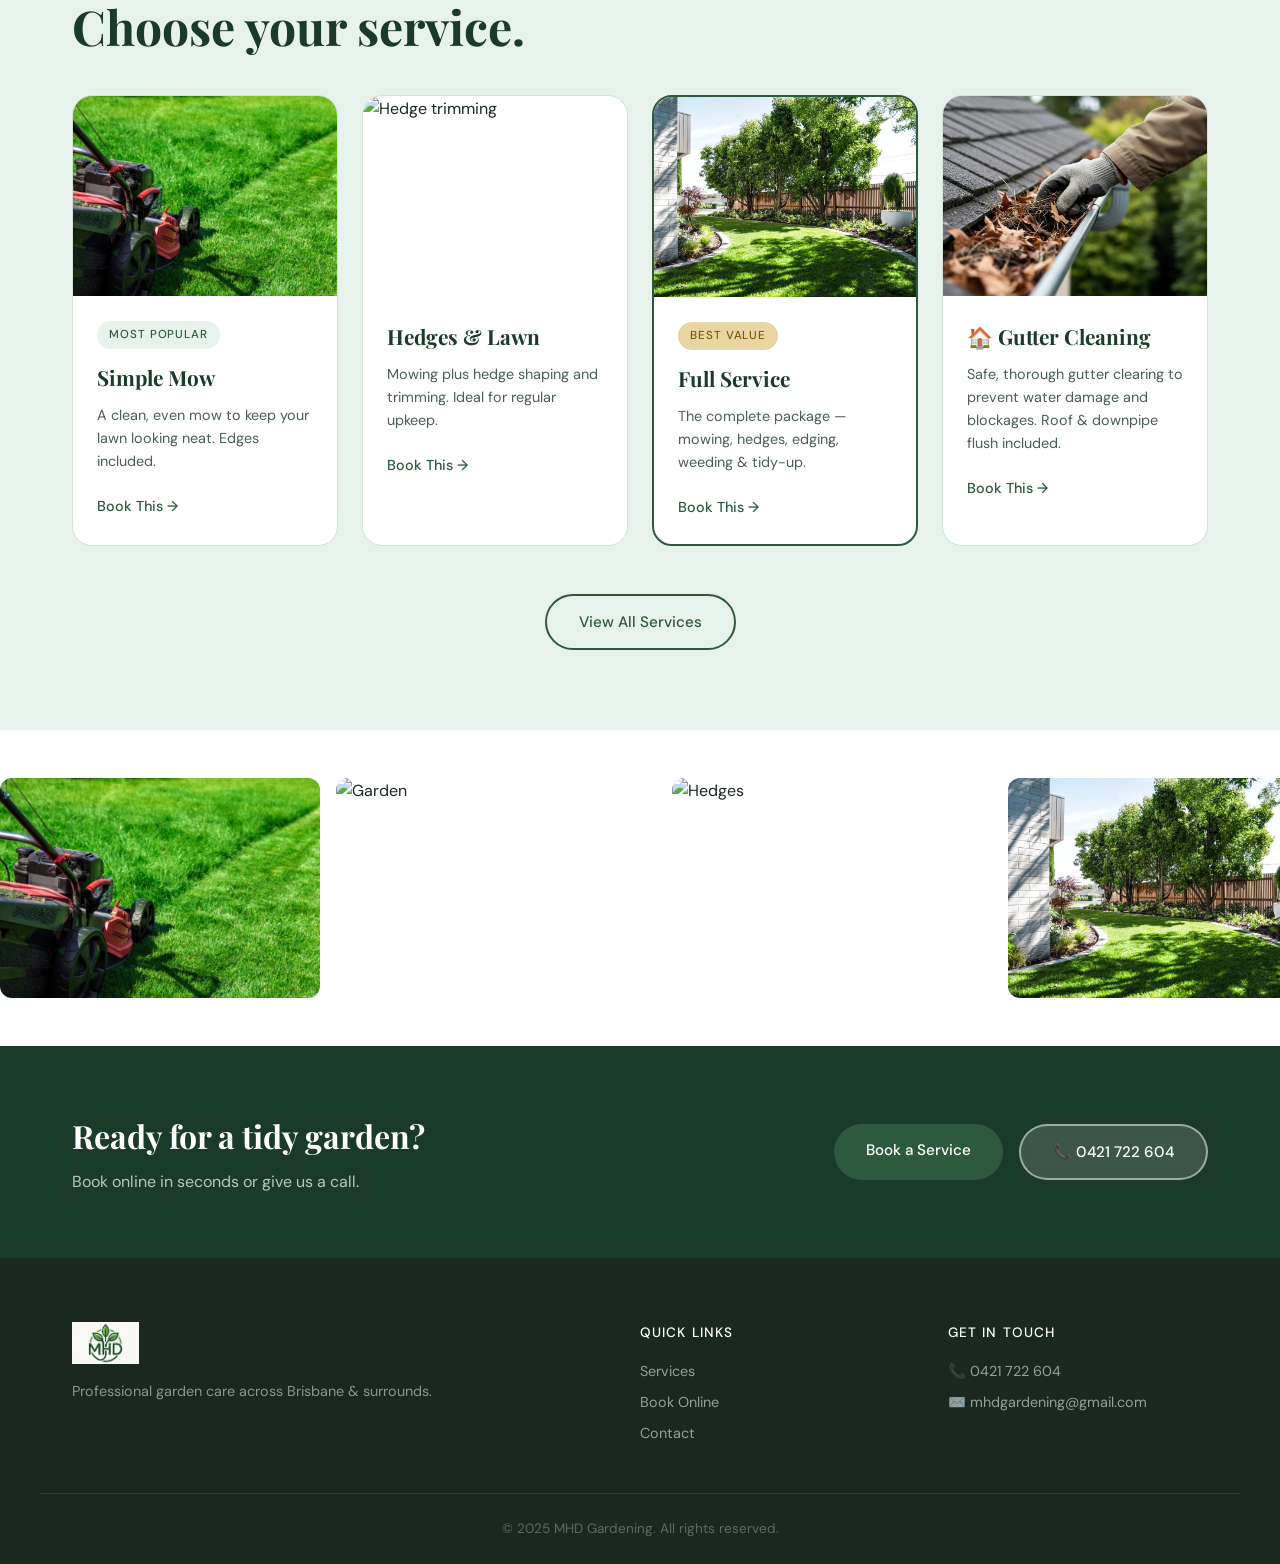
==== commit 6b4a9076: "Add files via upload" ====
--- a/index.html
+++ b/index.html
@@ -21,8 +21,7 @@
 <nav class="nav">
   <div class="nav-inner">
     <a href="index.html" class="logo">
-      <span class="logo-leaf">🌿</span>
-      <span class="logo-text">MHD<span class="logo-accent"> Gardening</span></span>
+      <img src="mhd-logo.png" alt="MHD Gardening Logo" class="logo-img">
     </a>
     <ul class="nav-links">
       <li><a href="index.html" class="active">Home</a></li>
@@ -128,7 +127,7 @@
     <div class="services-grid">
       <div class="service-card">
         <div class="service-img-wrap">
-          <img src="https://images.unsplash.com/photo-1416879595882-3373a0480b5b?w=600&q=80" alt="Lawn mowing">
+          <img src="simple-mow.png" alt="Lawn mowing">
         </div>
         <div class="service-body">
           <span class="service-tag">Most Popular</span>
@@ -149,7 +148,7 @@
       </div>
       <div class="service-card service-card--featured">
         <div class="service-img-wrap">
-          <img src="https://images.unsplash.com/photo-1592150621744-aca64f48394a?w=600&q=80" alt="Full garden service">
+          <img src="full-service.png" alt="Full garden service">
         </div>
         <div class="service-body">
           <span class="service-tag service-tag--gold">Best Value</span>
@@ -178,16 +177,16 @@
 <!-- PHOTO STRIP -->
 <section class="photo-strip">
   <div class="strip-track">
-    <img src="https://images.unsplash.com/photo-1416879595882-3373a0480b5b?w=400&q=80" alt="Garden 1">
-    <img src="https://images.unsplash.com/photo-1558618666-fcd25c85cd64?w=400&q=80" alt="Garden 2">
-    <img src="https://images.unsplash.com/photo-1585320806297-9794b3e4eeae?w=400&q=80" alt="Garden 3">
-    <img src="https://images.unsplash.com/photo-1592150621744-aca64f48394a?w=400&q=80" alt="Garden 4">
-    <img src="https://images.unsplash.com/photo-1518531933037-91b2f5f229cc?w=400&q=80" alt="Garden 5">
-    <img src="https://images.unsplash.com/photo-1501004318641-b39e6451bec6?w=400&q=80" alt="Garden 6">
-    <img src="https://images.unsplash.com/photo-1416879595882-3373a0480b5b?w=400&q=80" alt="Garden 1">
-    <img src="https://images.unsplash.com/photo-1558618666-fcd25c85cd64?w=400&q=80" alt="Garden 2">
-    <img src="https://images.unsplash.com/photo-1585320806297-9794b3e4eeae?w=400&q=80" alt="Garden 3">
-    <img src="https://images.unsplash.com/photo-1592150621744-aca64f48394a?w=400&q=80" alt="Garden 4">
+    <img src="simple-mow.png" alt="Simple Mow">
+    <img src="https://images.unsplash.com/photo-1558618666-fcd25c85cd64?w=400&q=80" alt="Garden">
+    <img src="https://images.unsplash.com/photo-1585320806297-9794b3e4eeae?w=400&q=80" alt="Hedges">
+    <img src="full-service.png" alt="Full Service">
+    <img src="https://images.unsplash.com/photo-1518531933037-91b2f5f229cc?w=400&q=80" alt="Garden">
+    <img src="gutter-cleaning.png" alt="Gutter Cleaning">
+    <img src="simple-mow.png" alt="Simple Mow">
+    <img src="https://images.unsplash.com/photo-1558618666-fcd25c85cd64?w=400&q=80" alt="Garden">
+    <img src="https://images.unsplash.com/photo-1585320806297-9794b3e4eeae?w=400&q=80" alt="Hedges">
+    <img src="full-service.png" alt="Full Service">
   </div>
 </section>
 
@@ -210,8 +209,7 @@
   <div class="container footer-inner">
     <div class="footer-brand">
       <a href="index.html" class="logo">
-        <span class="logo-leaf">🌿</span>
-        <span class="logo-text">MHD<span class="logo-accent"> Gardening</span></span>
+        <img src="mhd-logo.png" alt="MHD Gardening Logo" class="logo-img">
       </a>
       <p>Professional garden care across Brisbane & surrounds.</p>
     </div>
--- a/style.css
+++ b/style.css
@@ -1075,3 +1075,16 @@
   padding: 0.85rem 2rem;
   font-size: 1rem;
 }
+
+/* MHD LOGO IMAGE */
+.logo-img {
+  height: 42px;
+  width: auto;
+  object-fit: contain;
+  display: block;
+}
+.logo {
+  display: flex;
+  align-items: center;
+  text-decoration: none;
+}
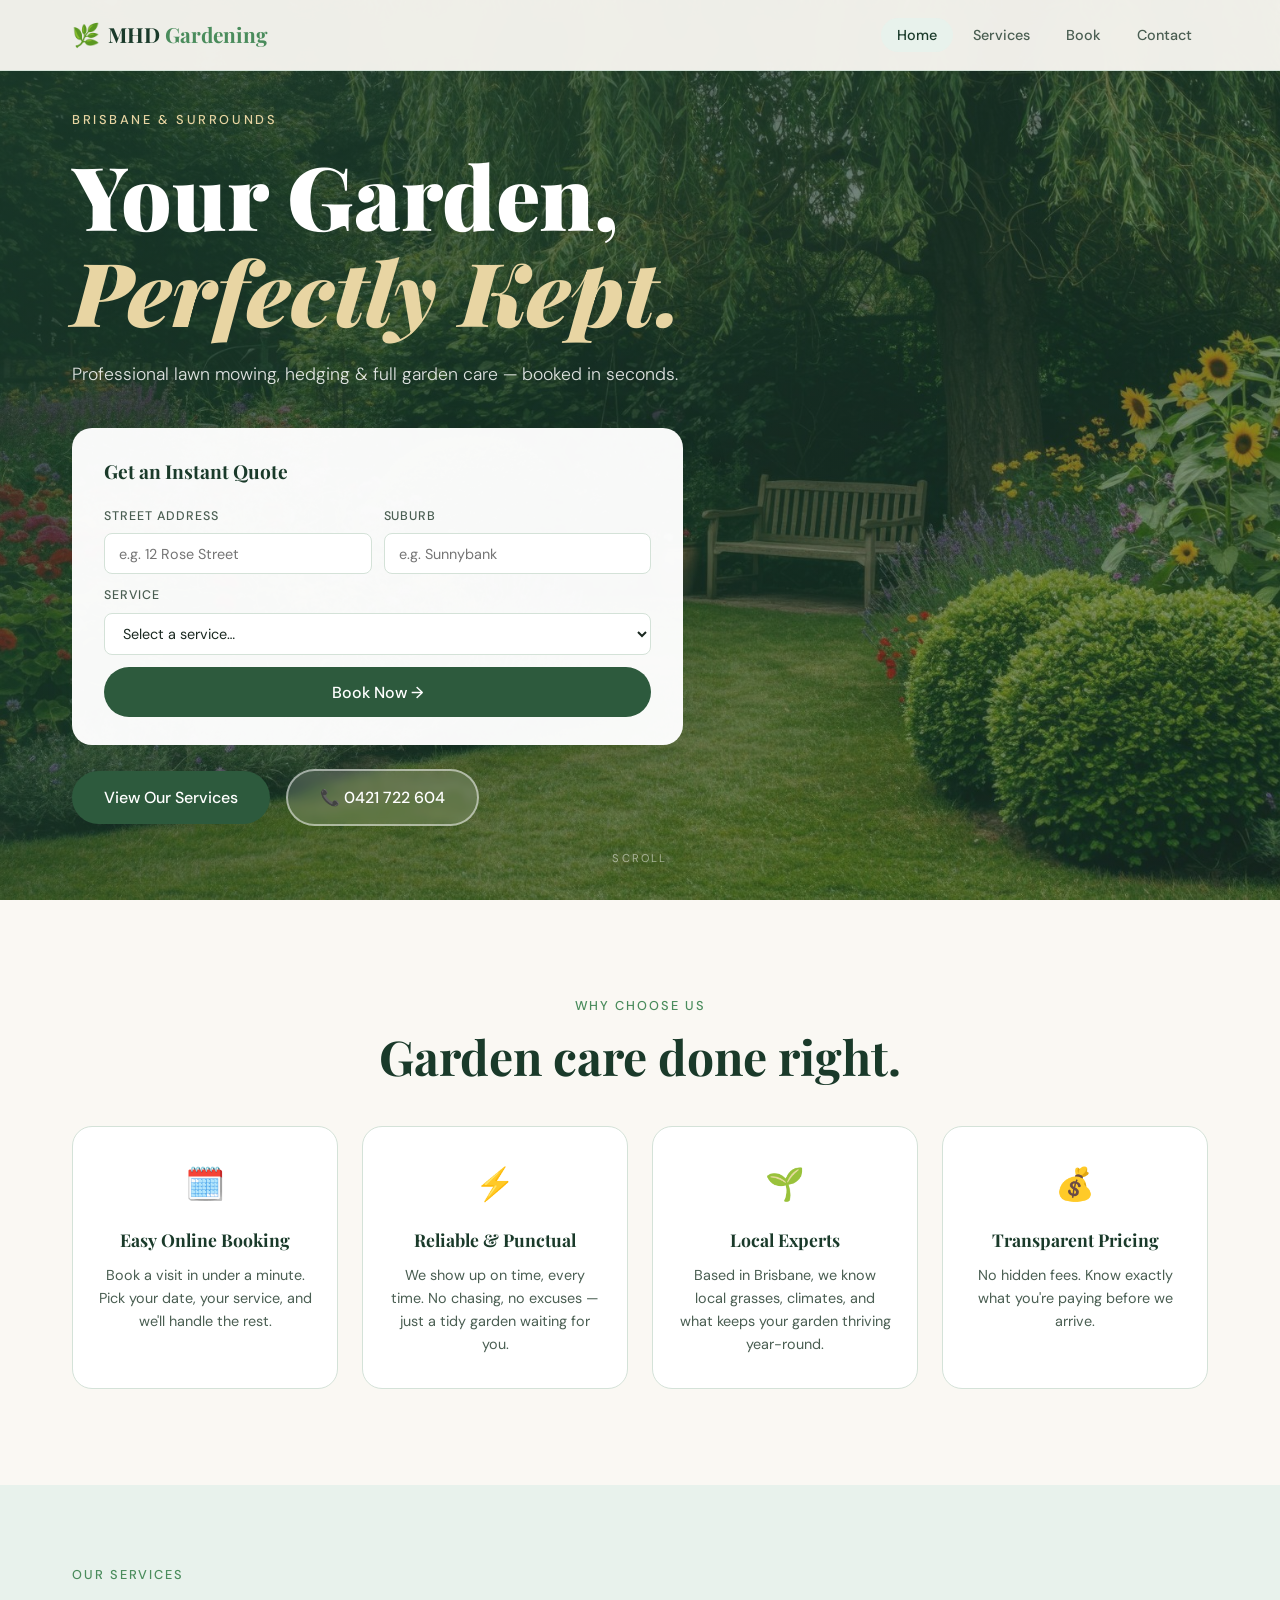
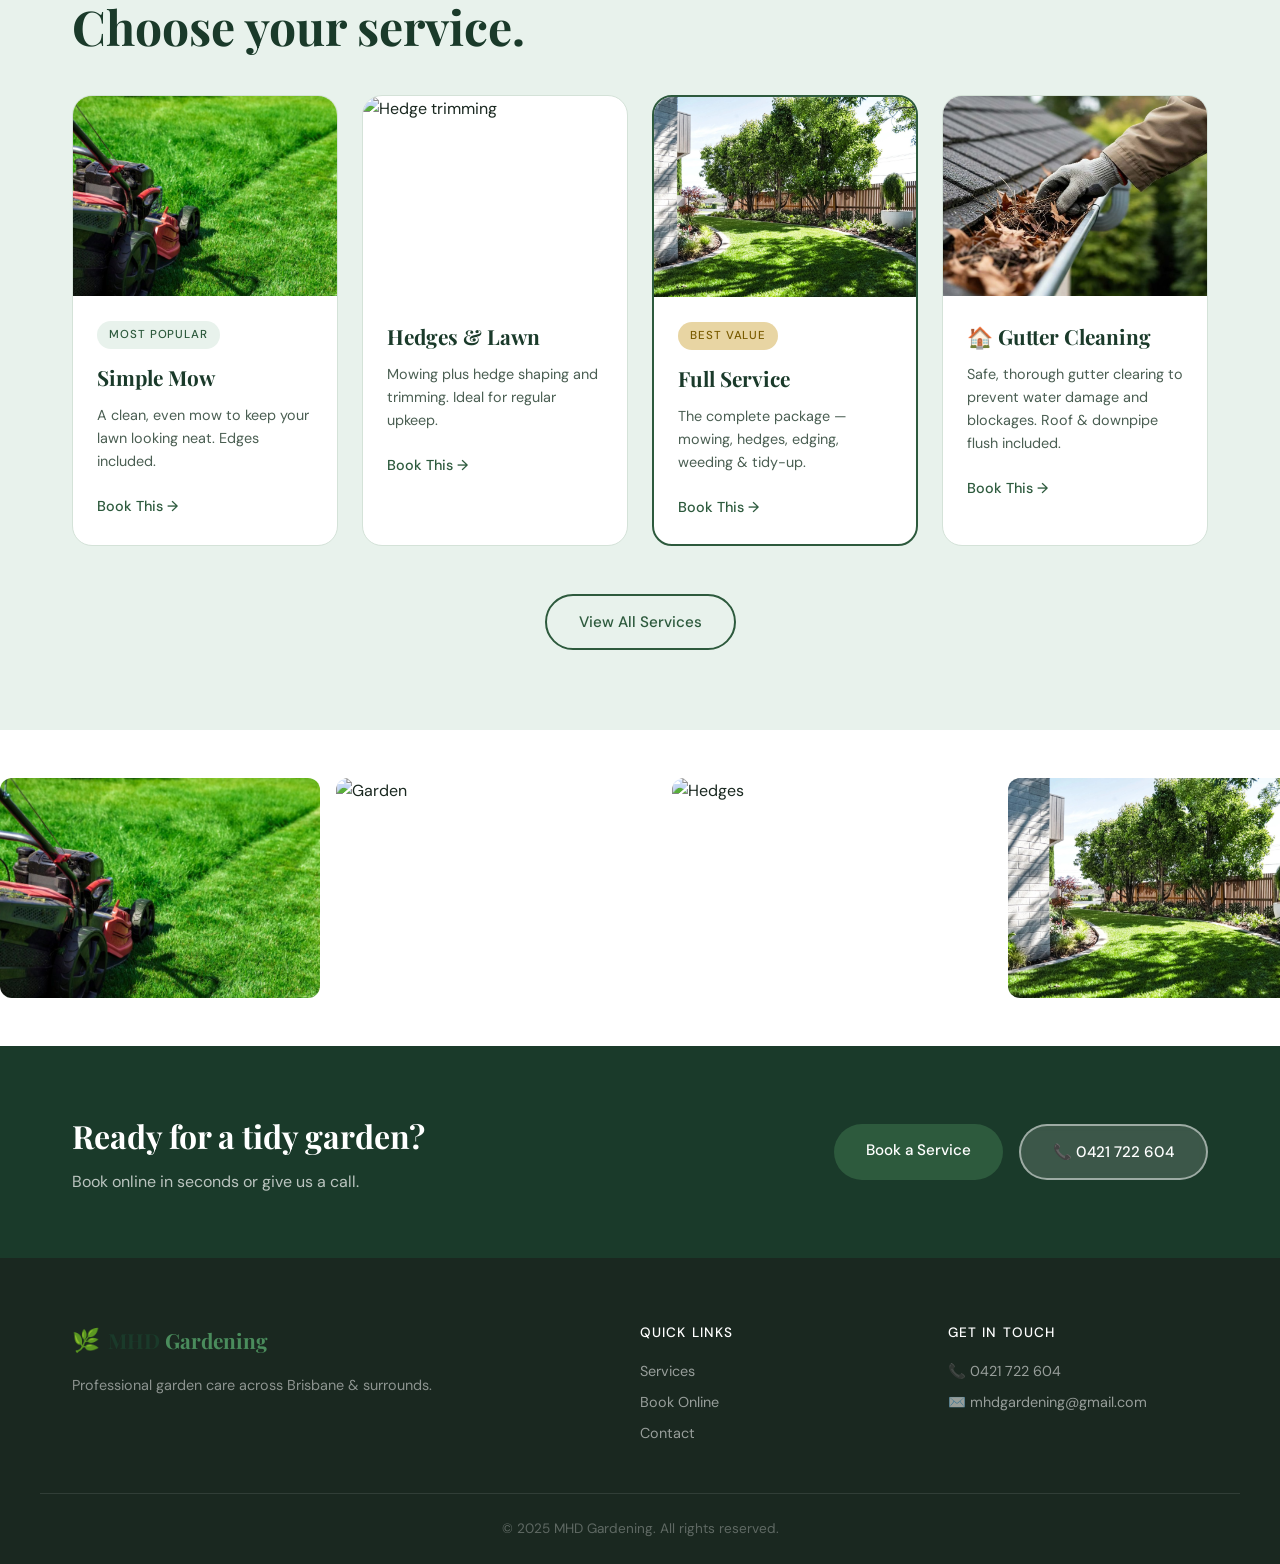
==== commit 92fad13c: "Add files via upload" ====
--- a/index.html
+++ b/index.html
@@ -21,7 +21,8 @@
 <nav class="nav">
   <div class="nav-inner">
     <a href="index.html" class="logo">
-      <img src="mhd-logo.png" alt="MHD Gardening Logo" class="logo-img">
+      <span class="logo-leaf">🌿</span>
+      <span class="logo-text">MHD<span class="logo-accent"> Gardening</span></span>
     </a>
     <ul class="nav-links">
       <li><a href="index.html" class="active">Home</a></li>
@@ -209,7 +210,8 @@
   <div class="container footer-inner">
     <div class="footer-brand">
       <a href="index.html" class="logo">
-        <img src="mhd-logo.png" alt="MHD Gardening Logo" class="logo-img">
+        <span class="logo-leaf">🌿</span>
+        <span class="logo-text">MHD<span class="logo-accent"> Gardening</span></span>
       </a>
       <p>Professional garden care across Brisbane & surrounds.</p>
     </div>
